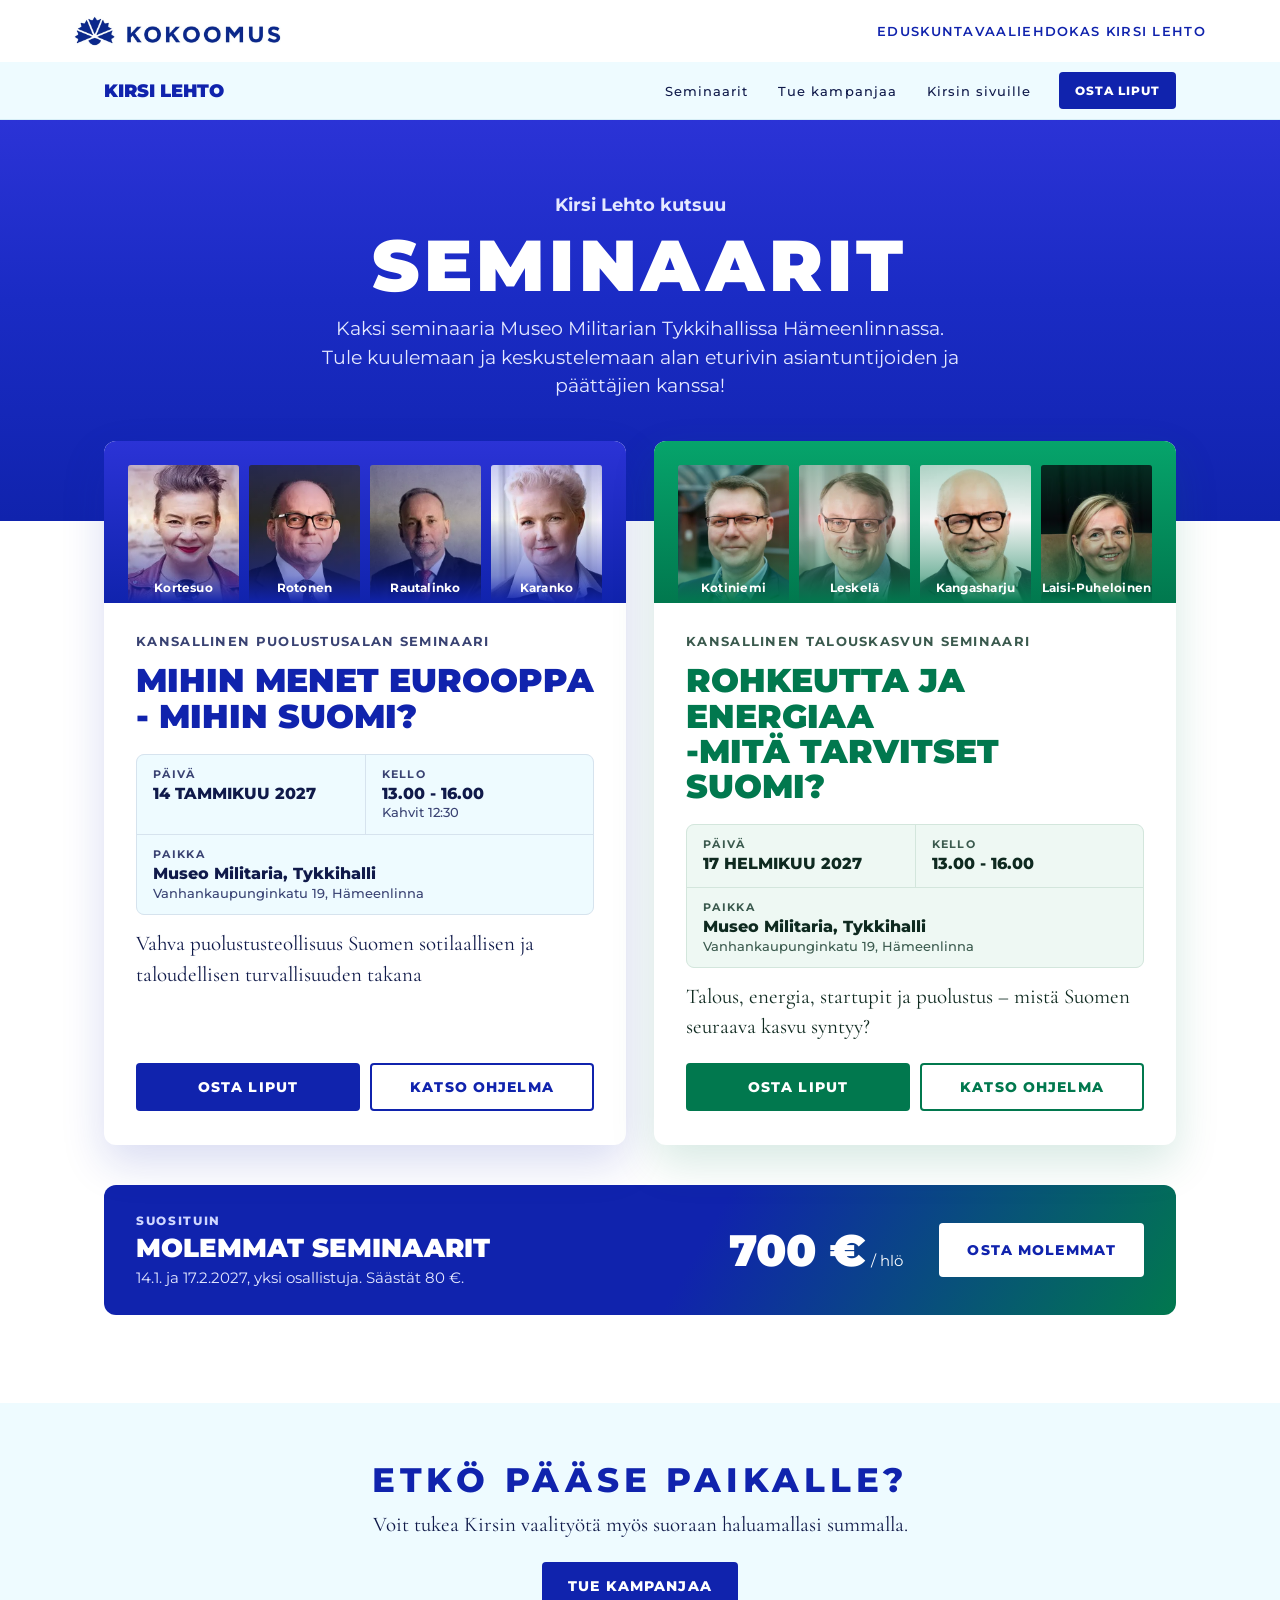
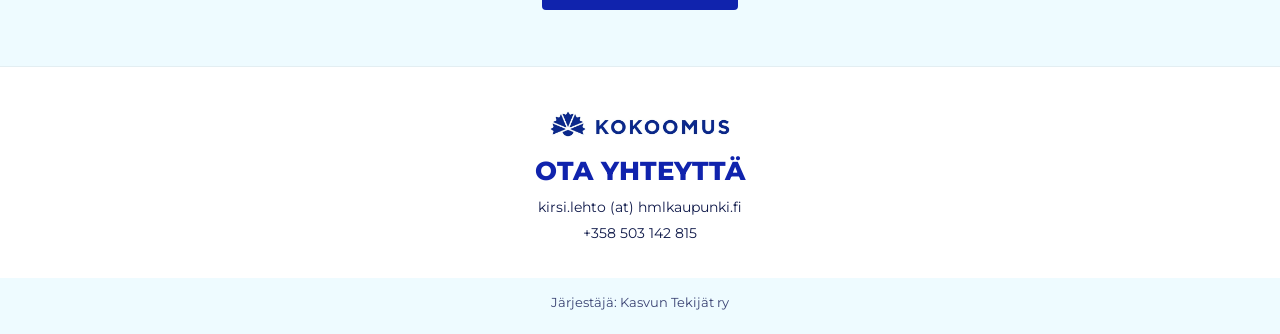
==== index.html @ 55ed2fd3 "Headerit: kasvot ja nimet samalle tasolle, jakokuvat päivitetty Co-Authored-By: Claude Opus 5.5 <nor" ====
<!doctype html>
<html lang="fi">
<head>
<meta charset="utf-8">
<meta name="viewport" content="width=device-width, initial-scale=1">
<title>Seminaarit 2027 Hämeenlinnassa | Kansallinen puolustusalan ja talouskasvun seminaari</title>
<meta name="description" content="Kansallinen puolustusalan seminaari 14.1.2027 ja Kansallinen talouskasvun seminaari 17.2.2027 Museo Militarian Tykkihallissa Hämeenlinnassa. Alan eturivin asiantuntijat ja päättäjät. Osta liput.">
<meta name="robots" content="index, follow, max-image-preview:large">
<link rel="canonical" href="https://seminaarit.kirsilehto.fi/">
<link rel="icon" href="/favicon.svg" type="image/svg+xml">
<link rel="icon" href="/favicon-32.png" sizes="32x32" type="image/png">
<link rel="apple-touch-icon" href="/apple-touch-icon.png">
<meta name="theme-color" content="#1023AD">
<meta property="og:type" content="website">
<meta property="og:locale" content="fi_FI">
<meta property="og:site_name" content="Kirsi Lehto – eduskuntavaalit 2027">
<meta property="og:title" content="Seminaarit 2027 – Museo Militaria, Hämeenlinna">
<meta property="og:description" content="Kansallinen puolustusalan seminaari 14.1.2027 ja Kansallinen talouskasvun seminaari 17.2.2027. Osta liput.">
<meta property="og:url" content="https://seminaarit.kirsilehto.fi/">
<meta property="og:image" content="https://seminaarit.kirsilehto.fi/kuvat/og-seminaarit.jpg">
<meta property="og:image:secure_url" content="https://seminaarit.kirsilehto.fi/kuvat/og-seminaarit.jpg">
<meta property="og:image:type" content="image/jpeg">
<meta property="og:image:width" content="1200">
<meta property="og:image:height" content="630">
<meta property="og:image:alt" content="Kansallinen puolustusalan seminaari 14.1.2027 ja Kansallinen talouskasvun seminaari 17.2.2027, puhujien kuvat">
<meta name="twitter:card" content="summary_large_image">
<meta name="twitter:title" content="Seminaarit 2027 – Museo Militaria, Hämeenlinna">
<meta name="twitter:description" content="Kansallinen puolustusalan seminaari 14.1.2027 ja Kansallinen talouskasvun seminaari 17.2.2027. Osta liput.">
<meta name="twitter:image" content="https://seminaarit.kirsilehto.fi/kuvat/og-seminaarit.jpg">
<script type="application/ld+json">{"@context": "https://schema.org", "@type": "Event", "name": "Kansallinen puolustusalan seminaari: Mihin menet Eurooppa - mihin Suomi?", "description": "Vahva puolustusteollisuus Suomen sotilaallisen ja taloudellisen turvallisuuden takana.", "startDate": "2027-01-14T13:00:00+02:00", "endDate": "2027-01-14T16:00:00+02:00", "eventStatus": "https://schema.org/EventScheduled", "eventAttendanceMode": "https://schema.org/OfflineEventAttendanceMode", "location": {"@type": "Place", "name": "Museo Militaria, Tykkihalli", "address": {"@type": "PostalAddress", "streetAddress": "Vanhankaupunginkatu 19", "addressLocality": "Hämeenlinna", "postalCode": "13100", "addressCountry": "FI"}}, "image": ["https://seminaarit.kirsilehto.fi/kuvat/og-puolustus.jpg"], "organizer": {"@type": "Organization", "name": "Kasvun Tekijät ry", "url": "https://seminaarit.kirsilehto.fi/"}, "inLanguage": "fi", "performer": [{"@type": "Person", "name": "Katleena Kortesuo"}, {"@type": "Person", "name": "Timo Rotonen"}, {"@type": "Person", "name": "Esa Rautalinko"}, {"@type": "Person", "name": "Tuija Karanko"}, {"@type": "Person", "name": "Kirsi Lehto"}], "offers": [{"@type": "Offer", "name": "Yrityslippu", "price": "390", "priceCurrency": "EUR", "availability": "https://schema.org/InStock", "url": "https://seminaarit.kirsilehto.fi/puolustus#liput", "validFrom": "2026-11-01T00:00:00+02:00"}, {"@type": "Offer", "name": "Molemmat seminaarit", "price": "700", "priceCurrency": "EUR", "availability": "https://schema.org/InStock", "url": "https://seminaarit.kirsilehto.fi/puolustus#liput", "validFrom": "2026-11-01T00:00:00+02:00"}, {"@type": "Offer", "name": "3 lippua", "price": "1000", "priceCurrency": "EUR", "availability": "https://schema.org/InStock", "url": "https://seminaarit.kirsilehto.fi/puolustus#liput", "validFrom": "2026-11-01T00:00:00+02:00"}], "url": "https://seminaarit.kirsilehto.fi/puolustus"}</script>
<script type="application/ld+json">{"@context": "https://schema.org", "@type": "Event", "name": "Kansallinen talouskasvun seminaari: Rohkeutta ja energiaa -mitä tarvitset Suomi?", "description": "Talous, energia, startupit ja puolustus – mistä Suomen seuraava kasvu syntyy?", "startDate": "2027-02-17T13:00:00+02:00", "endDate": "2027-02-17T16:00:00+02:00", "eventStatus": "https://schema.org/EventScheduled", "eventAttendanceMode": "https://schema.org/OfflineEventAttendanceMode", "location": {"@type": "Place", "name": "Museo Militaria, Tykkihalli", "address": {"@type": "PostalAddress", "streetAddress": "Vanhankaupunginkatu 19", "addressLocality": "Hämeenlinna", "postalCode": "13100", "addressCountry": "FI"}}, "image": ["https://seminaarit.kirsilehto.fi/kuvat/og-kasvu.jpg"], "organizer": {"@type": "Organization", "name": "Kasvun Tekijät ry", "url": "https://seminaarit.kirsilehto.fi/"}, "inLanguage": "fi", "performer": [{"@type": "Person", "name": "Sami Kotiniemi"}, {"@type": "Person", "name": "Jukka Leskelä"}, {"@type": "Person", "name": "Aki Kangasharju"}, {"@type": "Person", "name": "Tiina Laisi-Puheloinen"}, {"@type": "Person", "name": "Kirsi Lehto"}], "offers": [{"@type": "Offer", "name": "Yrityslippu", "price": "390", "priceCurrency": "EUR", "availability": "https://schema.org/InStock", "url": "https://seminaarit.kirsilehto.fi/kasvu#liput", "validFrom": "2026-11-01T00:00:00+02:00"}, {"@type": "Offer", "name": "Molemmat seminaarit", "price": "700", "priceCurrency": "EUR", "availability": "https://schema.org/InStock", "url": "https://seminaarit.kirsilehto.fi/kasvu#liput", "validFrom": "2026-11-01T00:00:00+02:00"}, {"@type": "Offer", "name": "3 lippua", "price": "1000", "priceCurrency": "EUR", "availability": "https://schema.org/InStock", "url": "https://seminaarit.kirsilehto.fi/kasvu#liput", "validFrom": "2026-11-01T00:00:00+02:00"}], "url": "https://seminaarit.kirsilehto.fi/kasvu"}</script>
<link rel="preconnect" href="https://fonts.googleapis.com">
<link rel="preconnect" href="https://fonts.gstatic.com" crossorigin>
<link href="https://fonts.googleapis.com/css2?family=Montserrat:wght@400;500;600;700;800;900&family=Cormorant+Garamond:wght@400;500;600&display=swap" rel="stylesheet">
<link rel="stylesheet" href="kirsi.css?v=20261101h">
</head>
<body>

<div class="topline"><img class="logo" src="kuvat/kokoomus-logo.webp" alt="Kokoomus" width="207" height="30"><span>EDUSKUNTAVAALIEHDOKAS KIRSI LEHTO</span></div>
<header class="navbar"><div class="wrap">
  <a class="brand" href="https://www.kirsilehto.fi/">KIRSI LEHTO</a>
  <nav aria-label="Päävalikko"><a href="./" aria-current="page">Seminaarit</a><a href="tue">Tue kampanjaa</a><a href="https://www.kirsilehto.fi/">Kirsin sivuille</a></nav>
  <a class="btn" href="#seminaarit">Osta liput</a>
</div></header>

<div class="pagehead">
  <p class="kicker">Kirsi Lehto kutsuu</p>
  <h1>Seminaarit</h1>
  <p>Kaksi seminaaria Museo Militarian Tykkihallissa Hämeenlinnassa. Tule kuulemaan ja keskustelemaan alan eturivin asiantuntijoiden ja päättäjien kanssa!</p>
</div>

<main class="seminars" id="seminaarit">
  <article class="sem">
    <a class="sem-top" href="puolustus" tabindex="-1" aria-hidden="true"><figure class="f"><img src="kuvat/kortesuo.webp" alt=""><figcaption>Kortesuo</figcaption></figure><figure class="f"><img src="kuvat/rotonen.webp" alt=""><figcaption>Rotonen</figcaption></figure><figure class="f"><img src="kuvat/rautalinko.webp" alt=""><figcaption>Rautalinko</figcaption></figure><figure class="f"><img src="kuvat/karanko.webp" alt=""><figcaption>Karanko</figcaption></figure></a>
    <div class="sem-body">
      <div class="sem-k">Kansallinen puolustusalan seminaari</div>
      <h2><a href="puolustus">Mihin menet Eurooppa<br>- mihin Suomi?</a></h2>
      <dl class="sem-facts">
        <div><dt>Päivä</dt><dd>14 TAMMIKUU 2027</dd></div>
        <div><dt>Kello</dt><dd>13.00 - 16.00<span>Kahvit 12:30</span></dd></div>
        <div class="wide"><dt>Paikka</dt><dd>Museo Militaria, Tykkihalli<br><span>Vanhankaupunginkatu 19, Hämeenlinna</span></dd></div>
      </dl>
      <p>Vahva puolustusteollisuus Suomen sotilaallisen ja taloudellisen turvallisuuden takana</p>
      <div class="sem-ctas">
        <a class="btn" href="puolustus#liput">Osta liput</a>
        <a class="btn ghost" href="puolustus#ohjelma">Katso ohjelma</a>
      </div>
    </div>
  </article>

  <article class="sem teema-kasvu">
    <a class="sem-top" href="kasvu" tabindex="-1" aria-hidden="true"><figure class="f"><img src="kuvat/kotiniemi.webp" alt=""><figcaption>Kotiniemi</figcaption></figure><figure class="f"><img src="kuvat/leskela.webp" alt=""><figcaption>Leskelä</figcaption></figure><figure class="f"><img src="kuvat/kangasharju.webp" alt=""><figcaption>Kangasharju</figcaption></figure><figure class="f"><img src="kuvat/laisi-puheloinen.webp" alt=""><figcaption>Laisi-Puheloinen</figcaption></figure></a>
    <div class="sem-body">
      <div class="sem-k">Kansallinen talouskasvun seminaari</div>
      <h2><a href="kasvu">Rohkeutta ja energiaa<br>-mitä tarvitset Suomi?</a></h2>
      <dl class="sem-facts">
        <div><dt>Päivä</dt><dd>17 HELMIKUU 2027</dd></div>
        <div><dt>Kello</dt><dd>13.00 - 16.00</dd></div>
        <div class="wide"><dt>Paikka</dt><dd>Museo Militaria, Tykkihalli<br><span>Vanhankaupunginkatu 19, Hämeenlinna</span></dd></div>
      </dl>
      <p>Talous, energia, startupit ja puolustus – mistä Suomen seuraava kasvu syntyy?</p>
      <div class="sem-ctas">
        <a class="btn" href="kasvu#liput">Osta liput</a>
        <a class="btn ghost" href="kasvu#ohjelma">Katso ohjelma</a>
      </div>
    </div>
  </article>
</main>

<section class="combo"><div class="in">
  <div class="tx">
    <div class="k">SUOSITUIN</div>
    <h2>Molemmat seminaarit</h2>
    <p>14.1. ja 17.2.2027, yksi osallistuja. Säästät 80 €.</p>
  </div>
  <div class="pr"><b>700 €</b><span>/ hlö</span></div>
  <a class="btn light" href="puolustus#osta-molemmat">Osta molemmat</a>
</div></section>

<section class="supportband">
  <h2 class="h2">Etkö pääse paikalle?</h2>
  <p>Voit tukea Kirsin vaalityötä myös suoraan haluamallasi summalla.</p>
  <a class="btn" href="tue">Tue kampanjaa</a>
</section>

<footer>
  <img class="flogo" src="kuvat/kokoomus-logo.webp" alt="Kokoomus" width="180" height="26">
  <div class="t">OTA YHTEYTTÄ</div>
  <p>kirsi.lehto (at) hmlkaupunki.fi<br>+358 503 142 815</p>
</footer>
<div class="org" style="padding-bottom:24px">Järjestäjä: Kasvun Tekijät ry</div>
</body>
</html>
---- kirsi.css ----
/* Kirsi Lehto – seminaarisivujen yhteinen tyyli */
:root{
  --a:#1023AD; --a-d:#0b1880; --bg:#EEFBFF; --ink:#101a4a; --muted:#3a4373; --line:#d6e3ee; --ok:#2e7d4f;
  /* Teemavärit: heron liukuväri ja vaaleat tekstit. Kasvuseminaari vaihtaa nämä vihreiksi (.teema-kasvu) */
  --a1:#2b33d6; --a2:#1a2bc4; --a3:#0d1c96; --t1:43,51,214; --t2:26,43,196; --t3:16,35,173; --t4:16,26,74;
  --soft:#e4e8ff; --soft2:#cfd6ff; --hov:#e8ecff;
  --sans:Montserrat,system-ui,sans-serif; --serif:"Cormorant Garamond",Georgia,serif;
}
*{box-sizing:border-box}
html{scroll-behavior:smooth}
body{margin:0;background:#fff;color:var(--ink);font-family:var(--serif);-webkit-font-smoothing:antialiased}
a{color:var(--a)}
img{max-width:100%;display:block}
:focus-visible{outline:3px solid var(--a);outline-offset:2px}
.wrap{max-width:1120px;margin:0 auto;padding:0 24px}
.btn{display:inline-block;text-decoration:none;text-align:center;border:0;cursor:pointer;font-family:var(--sans);font-weight:800;
  letter-spacing:.08em;text-transform:uppercase;border-radius:4px;background:var(--a);color:#fff;padding:15px 26px;font-size:14px}
.btn:hover{background:var(--a-d)}
.btn.light{background:#fff;color:var(--a)}
.btn.light:hover{background:var(--hov)}
.btn.line{background:transparent;border:2px solid rgba(255,255,255,.75);color:#fff;padding:13px 24px}
.btn.line:hover{background:rgba(255,255,255,.1)}
.h2{margin:0 0 10px;text-align:center;font-family:var(--sans);font-weight:800;font-size:clamp(26px,3.4vw,34px);letter-spacing:.14em;color:var(--a);text-transform:uppercase}

/* Yläreuna */
.topline{display:flex;justify-content:space-between;padding:18px 24px;font-family:var(--sans);font-size:14px;letter-spacing:.04em}
.navbar{background:var(--bg);border-bottom:1px solid #d6eef6;position:sticky;top:0;z-index:20}
.navbar .wrap{display:flex;align-items:center;gap:28px;padding-top:10px;padding-bottom:10px}
.brand{font-family:var(--sans);font-weight:900;font-size:18px;color:var(--a);text-decoration:none;margin-right:auto}
.navbar nav{display:flex;gap:30px;font-family:var(--sans);font-size:13px;font-weight:500;letter-spacing:.08em}
.navbar nav a{color:var(--ink);text-decoration:none}
.navbar nav a:hover{color:var(--a)}
.navbar .btn{padding:11px 16px;font-size:12px}

/* Hero */
.hero{background:linear-gradient(180deg,var(--a1) 0%,var(--a2) 40%,var(--a) 75%,var(--a3) 100%);color:#fff;overflow:hidden}
.speakers{display:grid;grid-template-columns:repeat(4,minmax(0,1fr));gap:20px;align-items:end;max-width:1180px;margin:0 auto;padding:48px 24px 0}
.sp{text-align:center;font-family:var(--sans)}
.sp b{display:block;font-weight:800;font-size:clamp(18px,2.2vw,26px);line-height:1.12}
.sp small{display:block;font-size:15px;color:var(--soft);min-height:44px;line-height:1.35;margin-top:4px}
.sp img{width:100%;aspect-ratio:4/5;object-fit:cover;border-radius:4px 4px 0 0;margin-top:10px}
/* Kuvien päälle sininen sävy, joka yhdistää eri taustat ja sulautuu alaosasta heron väriin */
.sp{position:relative}
.sp::after{content:"";position:absolute;left:0;right:0;bottom:0;aspect-ratio:4/5;border-radius:4px 4px 0 0;pointer-events:none;
  background:linear-gradient(180deg,rgba(var(--t1),.28) 0%,rgba(var(--t1),.08) 30%,rgba(var(--t2),0) 50%,rgba(var(--t2),.55) 78%,var(--a2) 100%)}
.hero-text{position:relative;margin-top:-120px;background:linear-gradient(180deg,rgba(var(--t3),0) 0%,var(--a) 30%)}
.hero-text .in{max-width:1000px;margin:0 auto;padding:120px 24px 72px;text-align:center;display:flex;flex-direction:column;align-items:center;gap:18px}
.kicker{margin:0;font-family:var(--sans);font-weight:700;font-size:22px}
.hero h1{margin:0;font-family:var(--sans);font-weight:900;font-size:clamp(30px,5.4vw,68px);line-height:1.02;letter-spacing:-.01em;text-transform:uppercase}
.hero .sub{margin:0;font-family:var(--sans);font-size:clamp(17px,1.8vw,20px);color:var(--soft);max-width:34em;line-height:1.45}
.when{display:flex;flex-wrap:wrap;justify-content:center;margin-top:18px;font-family:var(--sans)}
.when div{padding:6px 36px}
.when div:first-child{text-align:right;border-right:2px solid rgba(255,255,255,.7)}
.when strong{display:block;font-weight:800;font-size:clamp(22px,2.6vw,30px)}
.when span{font-size:clamp(16px,1.8vw,20px);color:var(--soft)}
.hero .ctas{display:flex;flex-wrap:wrap;gap:14px;justify-content:center;margin-top:22px}
.hero .ctas .btn{padding:18px 34px;font-size:15px}

/* Johdanto */
.intro{max-width:820px;margin:0 auto;padding:88px 24px 72px;text-align:center}
.intro p{font-size:22px;line-height:1.6;margin:18px 0 0}

/* Ohjelma */
.program{background:var(--bg);padding:88px 24px}
.program .lead{text-align:center;font-family:var(--sans);font-size:17px;color:var(--muted);margin:0 0 48px}
.items{display:flex;flex-direction:column;gap:16px;max-width:1120px;margin:0 auto}
.item{display:flex;flex-wrap:wrap;gap:28px;background:#fff;border-radius:6px;padding:24px}
.item .t{font-family:var(--sans);font-weight:800;font-size:20px;color:var(--a);width:72px}
.item .ph{width:150px;height:188px;object-fit:cover;border-radius:4px}
.item .tx{flex:1 1 360px;min-width:0}
.item .who{font-family:var(--sans);font-size:14px;letter-spacing:.06em;color:var(--muted)}
.item h3{margin:6px 0 10px;font-family:var(--sans);font-weight:800;font-size:clamp(21px,2.2vw,26px);line-height:1.2}
.item p{margin:0;font-size:20px;line-height:1.55}
.item.open{align-items:center;padding:20px 24px;gap:20px}
.item.open img{width:64px;height:64px;border-radius:50%;object-fit:cover}
.item.open h3{font-size:19px;margin:0}
.item.open p{font-size:19px}
.item.panel{background:var(--a);color:#fff}
.item.panel .who{color:var(--soft2);letter-spacing:.1em}
.item.panel p{color:var(--soft)}
.end{display:flex;align-items:center;gap:20px;padding:8px 24px;font-family:var(--sans)}
.end .t{font-weight:800;font-size:20px;color:var(--a);width:72px}

/* Liput */
.tickets{padding:96px 24px}
.tickets .lead{margin:0 auto 44px;text-align:center;font-size:21px;max-width:36em}
.cards{display:grid;grid-template-columns:repeat(3,minmax(0,1fr));gap:20px;max-width:1120px;margin:0 auto}
.card{display:flex;flex-direction:column;gap:10px;border:2px solid var(--line);border-radius:6px;padding:28px 24px;background:#fff}
.card .k{font-family:var(--sans);font-size:13px;font-weight:700;letter-spacing:.1em;color:var(--muted)}
.card .n{font-family:var(--sans);font-weight:800;font-size:22px}
.card .p{display:flex;align-items:baseline;gap:8px;font-family:var(--sans)}
.card .p b{font-weight:900;font-size:46px;line-height:1}
.card .p span{font-size:15px}
.card .note{font-family:var(--sans);font-size:14px;font-weight:600;color:var(--muted);min-height:20px}
.card p{margin:0;font-size:19px;line-height:1.45;flex:1}
.card.feat{background:var(--a);border-color:var(--a);color:#fff;box-shadow:0 18px 40px rgba(var(--t3),.25)}
.card.feat .k,.card.feat .note{color:var(--soft2)}
.card.feat .btn{background:#fff;color:var(--a)}
.card.feat .btn:hover{background:var(--hov)}
.group{max-width:1120px;margin:22px auto 0;display:flex;flex-wrap:wrap;gap:16px;align-items:center;justify-content:space-between;background:var(--bg);border-radius:6px;padding:20px 24px;font-size:20px}
.group strong{font-family:var(--sans);font-size:17px}
.group a{font-family:var(--sans);font-weight:700;font-size:14px;letter-spacing:.06em}
.fine{margin:18px auto 0;max-width:70em;text-align:center;font-family:var(--sans);font-size:13px;color:var(--muted);line-height:1.6}

/* Käytännössä */
.info{background:var(--bg)}
.info .wrap{display:flex;flex-wrap:wrap;padding:0}
.info .l{flex:1 1 420px;background:var(--a);color:#fff;padding:56px 40px;display:flex;flex-direction:column;justify-content:center;gap:14px}
.info .r{flex:1 1 420px;padding:56px 40px;display:flex;flex-direction:column;gap:22px}
.info .ttl{font-family:var(--sans);font-weight:800;font-size:30px;letter-spacing:.12em}
.info .r .ttl{color:var(--a)}
.info .l p{margin:0;font-size:21px;line-height:1.6}
.info dt,.info .l strong{font-family:var(--sans);font-weight:700;font-size:16px}
.info dl{margin:0}
.info dd{margin:4px 0 18px;font-size:20px;line-height:1.5}

/* Kirsi */
.host{max-width:1120px;margin:0 auto;padding:88px 24px;display:flex;flex-wrap:wrap;align-items:center;gap:48px}
.host img{width:300px;height:300px;object-fit:cover;border-radius:4px}
.host div{flex:1 1 420px}
.host p{margin:18px 0 0;font-size:21px;line-height:1.6}
.sig{font-family:"Great Vibes",cursive;font-size:44px;color:var(--a);margin-top:10px}

footer{text-align:center;padding:44px 24px 32px;border-top:1px solid #e3eef2;font-family:var(--sans)}
footer .t{font-weight:800;font-size:26px;color:var(--a)}
footer p{font-size:14px;line-height:1.8;margin:8px 0 0}
.org{background:var(--bg);padding:16px 24px 96px;text-align:center;font-family:var(--sans);font-size:13px;color:var(--muted)}

/* Mobiilin ostopalkki */
.sticky{position:fixed;left:0;right:0;bottom:0;z-index:15;background:#fff;border-top:1px solid var(--line);padding:10px 16px;display:none;gap:12px;align-items:center;font-family:var(--sans)}
.sticky small{font-size:13px;line-height:1.3;color:var(--muted)}
.sticky small b{color:var(--ink);font-size:15px}
.sticky .btn{flex:1;padding:14px}

/* ===== KASSA ===== */
dialog.kassa{border:0;padding:0;margin:auto;width:min(520px,calc(100% - 24px));max-height:calc(100dvh - 24px);border-radius:10px;
  font-family:var(--sans);color:var(--ink);box-shadow:0 24px 60px rgba(var(--t3),.3)}
dialog.kassa::backdrop{background:rgba(var(--t4),.6)}
.k-head{background:var(--a);color:#fff;padding:20px 24px 22px;position:sticky;top:0;z-index:1}
.k-head .row{display:flex;justify-content:space-between;align-items:flex-start;gap:12px}
.k-head small{font-size:12px;letter-spacing:.1em;color:var(--soft2);font-weight:600}
.k-head h2{margin:6px 0 0;font-weight:900;font-size:21px;line-height:1.15;text-transform:uppercase}
.k-head .meta{margin-top:10px;font-size:14px;color:var(--soft)}
.k-x{background:none;border:0;color:#fff;font-size:28px;line-height:1;cursor:pointer;min-width:44px;min-height:44px}
.k-body{padding:22px 24px 26px;display:flex;flex-direction:column;gap:18px}
.steps{list-style:none;margin:0;padding:0;display:grid;grid-template-columns:repeat(3,minmax(0,1fr));gap:6px;font-size:12px}
.steps li{border-top:4px solid var(--line);padding-top:6px;color:var(--muted)}
.steps li.on{border-color:var(--a);color:var(--ink);font-weight:700}
.opts{display:flex;flex-direction:column;gap:10px;border:0;margin:0;padding:0}
.opt{display:flex;gap:14px;align-items:center;border:2px solid var(--line);border-radius:8px;padding:14px 16px;cursor:pointer}
.opt:has(input:checked){border-color:var(--a);background:var(--bg)}
.opt input{width:20px;height:20px;accent-color:var(--a);margin:0;flex:none}
.opt .nm{font-weight:700;font-size:16px;display:flex;gap:8px;align-items:center;flex-wrap:wrap}
.opt .tag{font-size:11px;font-weight:700;letter-spacing:.06em;background:var(--a);color:#fff;padding:2px 7px;border-radius:99px;text-transform:uppercase}
.opt .al{font-size:13px;color:var(--muted);margin-top:2px}
.opt .pr{margin-left:auto;text-align:right;white-space:nowrap}
.opt .pr b{font-weight:900;font-size:21px;display:block}
.opt .pr span{font-size:11px;color:var(--muted)}
.lbl{font-weight:700;font-size:14px;margin-bottom:8px}
.pay{display:grid;grid-template-columns:repeat(2,minmax(0,1fr));gap:10px}
.pay label{display:block;border:2px solid var(--line);border-radius:8px;padding:12px 14px;cursor:pointer;min-height:64px}
.pay label:has(input:checked){border-color:var(--a)}
.pay input{position:absolute;opacity:0;pointer-events:none}
.pay label:has(input:focus-visible){outline:3px solid var(--a);outline-offset:2px}
.pay b{font-size:14px;display:block}
.pay span{font-size:12px;color:var(--muted)}
.inv{display:none;grid-template-columns:repeat(2,minmax(0,1fr));gap:12px;background:var(--bg);border-radius:8px;padding:16px}
.kassa.lasku .inv{display:grid}
.inv label{display:flex;flex-direction:column;gap:4px;font-size:13px;font-weight:600}
.inv .full{grid-column:1/-1}
.inv input,.inv textarea{font:400 15px var(--sans);border:1px solid #b9c7d6;border-radius:6px;padding:11px 12px;color:var(--ink);background:#fff}
.inv .opt-note{font-weight:400;color:var(--muted)}
.tot{display:flex;justify-content:space-between;align-items:baseline;border-top:2px dashed var(--line);padding-top:16px}
.tot .sv{font-size:12px;color:var(--ok);font-weight:600;margin-top:2px}
.tot .sum{font-weight:900;font-size:34px;line-height:1;text-align:right}
.tot .vat{font-size:12px;color:var(--muted);margin-top:4px;text-align:right}
.k-cta{display:block;width:100%;min-height:56px;font-size:15px}
.kassa .send{display:none}
.kassa.lasku .send{display:block}
.kassa.lasku .go{display:none}
.trust{display:flex;flex-wrap:wrap;justify-content:center;gap:6px 18px;font-size:12px;color:var(--muted)}
.trust span::before{content:"✓ ";color:var(--ok);font-weight:700}
.alt{text-align:center;font-size:13px;color:var(--muted);margin:0}
.warn{display:none;background:#fff4d6;border-radius:8px;padding:10px 12px;font-size:13px}
.err{display:none;background:#fde8e8;border-radius:8px;padding:10px 12px;font-size:13px}
.done{display:none;padding:40px 28px 44px;flex-direction:column;align-items:center;text-align:center;gap:14px}
.kassa.ok .k-body{display:none}
.kassa.ok .done{display:flex}
.done .ic{width:64px;height:64px;border-radius:50%;background:var(--a);display:grid;place-items:center}
.done .ic::after{content:"";width:24px;height:13px;border-left:4px solid #fff;border-bottom:4px solid #fff;transform:rotate(-45deg) translate(2px,-3px)}
.done h3{margin:0;font-weight:900;font-size:26px}
.done p{margin:0;font-family:var(--serif);font-size:20px;line-height:1.5;max-width:22em}

@media (max-width:860px){
  .topline,.navbar nav{display:none}
  .speakers{gap:8px;padding:24px 12px 0}
  .sp b{font-size:13px}
  .sp small{display:none}
  .sp img{margin-top:6px}
  .hero-text{margin-top:-60px}
  .hero-text .in{padding:72px 20px 56px;gap:14px}
  .kicker{font-size:17px}
  .cards{grid-template-columns:1fr}
  .card.feat{order:-1}
  .when{flex-direction:column;gap:10px}
  .when div,.when div:first-child{padding:0;text-align:center;border:0}
  .item .ph{width:96px;height:120px}
  .item{gap:18px}
  .item .t:empty{display:none}
  .info .l,.info .r{padding:44px 24px}
  .host img{width:200px;height:200px}
  .sticky{display:flex}
  dialog.kassa{width:100%;max-width:100%;margin:auto 0 0;border-radius:14px 14px 0 0;max-height:94dvh}
  .inv{grid-template-columns:1fr}
}
@media (prefers-reduced-motion:no-preference){
  dialog.kassa[open]{animation:up .26s cubic-bezier(.2,.8,.2,1)}
  @keyframes up{from{transform:translateY(24px);opacity:0}to{transform:none;opacity:1}}
}

/* ===== Kuvapaikka (esiintyjä vahvistumatta) ===== */
.ph-empty{background:#c9d2f5 url("data:image/svg+xml,%3Csvg xmlns='http://www.w3.org/2000/svg' viewBox='0 0 80 100'%3E%3Ccircle cx='40' cy='36' r='16' fill='%238d9be0'/%3E%3Cpath d='M10 100c0-20 13-34 30-34s30 14 30 34z' fill='%238d9be0'/%3E%3C/svg%3E") center 70%/58% no-repeat}
.sp .ph-empty{width:100%;aspect-ratio:4/5;border-radius:4px 4px 0 0;margin-top:10px}
.item .ph.ph-empty{width:150px;height:188px;border-radius:4px}

/* ===== Sivun otsikkokaista (seminaarilistaus, tue, kiitos) ===== */
.pagehead{background:linear-gradient(180deg,var(--a1) 0%,var(--a2) 45%,var(--a) 100%);color:#fff;text-align:center;padding:72px 24px 80px}
.pagehead .kicker{font-size:18px;color:var(--soft)}
.pagehead h1{margin:10px 0 14px;font-family:var(--sans);font-weight:900;font-size:clamp(40px,6vw,72px);letter-spacing:.06em;text-transform:uppercase;line-height:1}
.pagehead p{margin:0 auto;max-width:34em;font-family:var(--sans);font-size:clamp(16px,1.8vw,19px);color:var(--soft);line-height:1.5}

/* ===== Seminaarikortit ===== */
.seminars{max-width:1120px;margin:-40px auto 0;padding:0 24px 88px;display:grid;grid-template-columns:repeat(2,minmax(0,1fr));gap:24px;position:relative}
.sem{background:#fff;border-radius:8px;overflow:hidden;box-shadow:0 18px 44px rgba(var(--t3),.16);display:flex;flex-direction:column;position:relative;color:var(--ink);text-decoration:none}
.sem-top{background:linear-gradient(180deg,var(--a1),var(--a));padding:22px 22px 0;display:grid;grid-template-columns:repeat(4,minmax(0,1fr));gap:8px}
.sem-top .f{position:relative}
.sem-top img,.sem-top .ph-empty{width:100%;aspect-ratio:4/5;object-fit:cover;border-radius:3px 3px 0 0;display:block}
.sem-top .f::after{content:"";position:absolute;inset:0;border-radius:3px 3px 0 0;background:linear-gradient(180deg,rgba(var(--t1),.25) 0%,rgba(var(--t1),0) 40%,rgba(var(--t3),.5) 80%,var(--a) 100%)}
.sem-body{padding:26px 26px 30px;display:flex;flex-direction:column;gap:10px;flex:1}
.sem-k{font-family:var(--sans);font-size:13px;font-weight:700;letter-spacing:.1em;color:var(--muted);text-transform:uppercase}
.sem h2{margin:0;font-family:var(--sans);font-weight:900;font-size:clamp(24px,2.6vw,32px);line-height:1.08;text-transform:uppercase;color:var(--a)}
.sem-when{font-family:var(--sans);font-size:16px;line-height:1.5}
.sem-when b{font-weight:800}
.sem p{margin:0;font-size:20px;line-height:1.5;flex:1}
.sem .btn{align-self:flex-start;margin-top:8px}
a.sem:hover h2{text-decoration:underline;text-underline-offset:4px}
.sem.soon .sem-top,.sem.soon .sem-body{filter:grayscale(.35);opacity:.7}
.stamp{position:absolute;top:94px;left:50%;transform:translate(-50%,-50%) rotate(-8deg);z-index:2;
  font-family:var(--sans);font-weight:900;font-size:clamp(18px,2.2vw,26px);letter-spacing:.08em;text-transform:uppercase;text-align:center;line-height:1.15;
  color:var(--a);background:rgba(255,255,255,.94);border:4px solid var(--a);border-radius:8px;padding:12px 22px;
  box-shadow:0 0 0 4px rgba(255,255,255,.94),0 10px 30px rgba(var(--t3),.25);white-space:nowrap}
.supportband{background:var(--bg);padding:56px 24px;text-align:center}
.supportband h2{margin:0 0 8px}
.supportband p{margin:0 auto 22px;max-width:32em;font-size:21px;line-height:1.5}

/* ===== Tue-sivu ===== */
.give{max-width:1120px;margin:0 auto;padding:72px 24px 80px;display:grid;grid-template-columns:minmax(0,.9fr) minmax(0,1.1fr);gap:56px;align-items:start}
.give-photo{position:relative}
.give-photo img{width:100%;aspect-ratio:1;object-fit:cover;border-radius:4px}
.give-photo blockquote{margin:-60px 20px 0;position:relative;background:#fff;border-left:0;border-radius:6px;padding:18px 20px;box-shadow:0 14px 34px rgba(var(--t3),.16);font-size:21px;line-height:1.45}
.give-photo cite{display:block;margin-top:6px;font-family:var(--sans);font-style:normal;font-size:13px;color:var(--muted)}
.give .sig{font-size:52px;margin:0 0 6px}
.give .lead{margin:0 0 28px;font-size:22px;line-height:1.5}
.amounts{display:grid;grid-template-columns:repeat(2,minmax(0,1fr));gap:10px;border:0;margin:0;padding:0}
.amt{position:relative;display:block;border:2px solid var(--line);border-radius:8px;padding:16px 18px;cursor:pointer;background:#fff}
.amt input{position:absolute;opacity:0;pointer-events:none}
.amt:has(input:checked){border-color:var(--a);background:var(--bg)}
.amt:has(input:focus-visible){outline:3px solid var(--a);outline-offset:2px}
.amt .sum{display:block;font-family:var(--sans);font-weight:900;font-size:30px;line-height:1;color:var(--ink)}
.amt .what{display:block;margin-top:6px;font-size:18px;line-height:1.3;color:var(--muted)}
.amt .pop{position:absolute;top:-11px;right:12px;background:var(--a);color:#fff;font-family:var(--sans);font-size:11px;font-weight:700;letter-spacing:.06em;padding:3px 8px;border-radius:99px;text-transform:uppercase}
.amt.other{grid-column:1/-1}
.amt.other .sum{font-size:22px}
.give .k-cta{margin-top:18px}
.give .trustline{margin-top:10px;font-family:var(--sans);font-size:13px;color:var(--muted)}
.rules{background:var(--bg);padding:64px 24px}
.rules .wrap{display:grid;grid-template-columns:repeat(3,minmax(0,1fr));gap:36px}
.rules h3{margin:0 0 8px;font-family:var(--sans);font-weight:800;font-size:17px;letter-spacing:.1em;color:var(--a);text-transform:uppercase}
.rules p{margin:0;font-size:20px;line-height:1.5}
.bank{margin-top:12px;background:#fff;border-radius:6px;padding:14px 16px;font-family:var(--sans);font-size:14px;line-height:1.7}

/* ===== Kiitos-sivu ===== */
.thanks{max-width:620px;margin:-40px auto 0;padding:0 24px 88px;position:relative}
.thanks ul{list-style:none;margin:0;padding:0;background:#fff;border-radius:8px;box-shadow:0 18px 44px rgba(var(--t3),.16)}
.thanks li{display:flex;gap:14px;align-items:center;padding:18px 22px;border-bottom:1px solid var(--line)}
.thanks li:last-child{border:0}
.thanks .t{flex:1;font-family:var(--sans);font-weight:700;font-size:16px}
.thanks .t span{display:block;font-weight:400;font-size:14px;color:var(--muted);margin-top:2px}
.thanks .btn{padding:12px 16px;font-size:12px}
.thanks .btn.soft{background:var(--bg);color:var(--a)}

@media (max-width:860px){
  .seminars{grid-template-columns:1fr}
  .give{grid-template-columns:1fr;gap:32px;padding-top:40px}
  .give-photo{order:2}
  .rules .wrap{grid-template-columns:1fr;gap:28px}
  .item .ph.ph-empty{width:96px;height:120px}
  .stamp{top:58px;white-space:normal;width:max-content;max-width:80%}
}

/* ===== Kasvuseminaarin vihreä teema (body tai kortti: class="teema-kasvu") ===== */
.teema-kasvu{--a:#01784E; --a-d:#015c3c; --bg:#EEF8F3; --ink:#0f2a20; --muted:#3b5a4e; --line:#d3e6dc;
  --a1:#06a46b; --a2:#01925E; --a3:#016a45; --t1:1,146,94; --t2:1,146,94; --t3:1,120,78; --t4:8,40,28;
  --soft:#e2f5ec; --soft2:#bfe6d3; --hov:#e3f5ec}

/* ===== PDF-ilmeen mukaiset lisät: faktapalkki, kysymykset, puhujaesittely ===== */
.facts{display:flex;flex-wrap:wrap;justify-content:center;gap:10px 34px;max-width:860px;margin:0 auto;background:#fff;color:var(--ink);
  border-radius:99px;padding:14px 32px;font-family:var(--sans);box-shadow:0 10px 30px rgba(var(--t3),.14)}
.facts div{display:flex;align-items:center;gap:10px;text-align:left}
.facts svg{width:26px;height:26px;flex:none;stroke:var(--a);fill:none;stroke-width:2;stroke-linecap:round;stroke-linejoin:round}
.facts small{display:block;font-size:12px;color:var(--muted)}
.facts b{display:block;font-weight:800;font-size:15px;line-height:1.25}
.intro .qs{font-style:italic}
.intro .cta-line{font-family:var(--sans);font-weight:700;font-size:19px;color:var(--a)}
.program .facts{margin-bottom:44px}
.item h3.up{text-transform:uppercase;letter-spacing:.01em}
.item .bio{margin-top:16px;padding-top:14px;border-top:1px solid var(--line)}
.item .bio .lb{font-family:var(--sans);font-size:12px;font-weight:800;letter-spacing:.12em;color:var(--a);text-transform:uppercase}
.item .bio p{font-size:18px;color:var(--muted);margin-top:4px}
.item.host-row{align-items:center;padding:20px 24px;gap:20px}
.item.host-row img{width:64px;height:64px;border-radius:50%;object-fit:cover}
.item.host-row p{font-family:var(--sans);font-size:17px;font-weight:600}
.item.coffee{background:transparent;padding:8px 24px;align-items:center;gap:20px}
.item.coffee p{font-family:var(--sans);font-size:17px}
.when strong.dt{letter-spacing:.02em}
@media (max-width:860px){
  .facts{border-radius:14px;flex-direction:column;align-items:flex-start;padding:16px 20px}
  .item.coffee .t{width:auto}
}

/* ===== Uusi ilme (marraskuu 2026): logo, faktakortti, kysymykset, sitaatit ===== */
.topline{align-items:center;max-width:1180px;margin:0 auto;padding:16px 24px}
.topline .logo{height:30px;width:auto}
.topline span{font-weight:600;font-size:13px;letter-spacing:.1em;color:var(--a)}
.hero-text .in{padding-bottom:128px}
.factcard{max-width:1080px;margin:-64px auto 0;padding:0 24px;position:relative;z-index:2}
.factcard .in{display:grid;grid-template-columns:repeat(3,minmax(0,1fr)) minmax(0,.9fr);align-items:center;background:#fff;border-radius:10px;
  box-shadow:0 20px 50px rgba(var(--t3),.18);font-family:var(--sans);overflow:hidden}
.factcard .f{padding:24px 28px;border-right:1px solid var(--line)}
.factcard small{display:block;font-size:12px;font-weight:700;letter-spacing:.12em;color:var(--muted)}
.factcard b{display:block;font-size:20px;font-weight:800;margin-top:4px}
.factcard span{display:block;font-size:13px;color:var(--muted)}
.factcard .go{padding:20px 24px}
.factcard .go .btn{display:block;width:100%;padding:18px 12px;border-radius:6px}
.intro2{max-width:1180px;margin:0 auto;padding:96px 24px 88px}
.intro2 .cols{display:grid;grid-template-columns:minmax(0,1.05fr) minmax(0,1fr);gap:56px;align-items:start}
.intro2 .lead{margin:0;font-size:30px;line-height:1.4;font-weight:500}
.intro2 .meta{margin:22px 0 0;font-family:var(--sans);font-size:16px;line-height:1.6;color:var(--muted)}
.intro2 .box{background:var(--bg);border-radius:10px;padding:32px 32px 28px;display:flex;flex-direction:column;gap:18px}
.intro2 .q{display:grid;grid-template-columns:44px minmax(0,1fr);gap:14px;align-items:baseline}
.intro2 .q b{font-family:var(--sans);font-weight:900;font-size:26px;color:var(--a)}
.intro2 .q span{font-size:23px;line-height:1.35;font-weight:600}
.intro2 .box p{margin:0;font-size:22px;line-height:1.5}
.intro2 .cta-line{margin:56px 0 0;text-align:center;font-family:var(--sans);font-weight:800;font-size:22px;color:var(--a)}
.items .item,.items .talk{border-radius:10px}
.talk{display:grid;grid-template-columns:84px 200px minmax(0,1fr);gap:32px;background:#fff;padding:32px 28px}
.talk.lite{grid-template-columns:84px 150px minmax(0,1fr);align-items:center;padding:24px 28px}
.talk .ph{width:200px;height:250px;object-fit:cover;border-radius:6px}
.talk.lite .ph{width:150px;height:188px}
.talk .tx{display:flex;flex-direction:column;gap:14px;min-width:0}
.talk .nm{font-family:var(--sans);font-weight:800;font-size:19px}
.talk .ti{font-family:var(--sans);font-size:14px;color:var(--muted);margin-top:2px}
.talk h3{margin:0;font-family:var(--sans);font-weight:900;font-size:26px;line-height:1.18;text-transform:uppercase;color:var(--a)}
.talk.lite h3{text-transform:none;font-size:24px}
.talk .quote{display:grid;grid-template-columns:40px minmax(0,1fr);gap:8px;margin:4px 0 0}
.talk .quote::before{content:"\201C";font-family:Georgia,serif;font-size:72px;line-height:.8;color:var(--a)}
.talk .quote p{margin:0;font-size:24px;line-height:1.45;font-style:italic;font-weight:500}
.talk .bio{margin-top:8px;padding-top:16px;border-top:1px solid var(--line);font-family:var(--sans)}
.talk .bio .lb{font-size:11px;font-weight:800;letter-spacing:.14em;color:var(--muted);text-transform:uppercase}
.talk .bio p{margin:6px 0 0;font-size:14px;line-height:1.65;color:var(--muted)}
.item.panel{align-items:center;padding:28px}
.item.panel .tx h3{font-size:26px;margin:0}
.item.panel .who{font-weight:800;font-size:13px}
.item.host-row,.items .item.host-row{border-radius:10px}
footer .flogo{height:26px;width:auto;margin:0 auto 18px}
@media (max-width:860px){
  .topline{display:flex;padding:12px 16px}
  .topline span{display:none}
  .topline .logo{height:24px}
  .hero-text .in{padding-bottom:96px}
  .factcard{margin-top:-48px;padding:0 16px}
  .factcard .in{grid-template-columns:1fr}
  .factcard .f{border-right:0;border-bottom:1px solid var(--line);padding:16px 20px}
  .intro2{padding:56px 20px 56px}
  .intro2 .cols{grid-template-columns:1fr;gap:28px}
  .intro2 .lead{font-size:24px}
  .intro2 .box{padding:24px 20px}
  .intro2 .q span{font-size:20px}
  .talk,.talk.lite{grid-template-columns:1fr;gap:16px;padding:22px 20px}
  .talk>.t:empty{display:none}
  .talk .ph,.talk.lite .ph{width:120px;height:150px}
  .talk h3{font-size:21px}
  .talk .quote p{font-size:20px}
  .talk .quote{grid-template-columns:28px minmax(0,1fr)}
  .talk .quote::before{font-size:54px}
}

/* ===== Seminaarit-listaus, uusi ilme ===== */
.pagehead{padding-bottom:120px}
.seminars{margin-top:-80px;gap:28px;align-items:stretch}
.sem{border-radius:12px}
.sem-top{padding:24px 24px 0;text-decoration:none;gap:10px}
.sem-top .f{margin:0}
.sem-top figcaption{position:absolute;left:0;right:0;bottom:8px;z-index:1;text-align:center;font-family:var(--sans);font-size:12px;font-weight:700;color:#fff;letter-spacing:.02em}
.sem-body{padding:30px 32px 34px;gap:14px}
.sem h2{font-size:clamp(26px,2.6vw,34px);line-height:1.06}
.sem h2 a{color:inherit;text-decoration:none}
.sem h2 a:hover{text-decoration:underline;text-underline-offset:5px}
.sem-facts{margin:6px 0 0;display:grid;grid-template-columns:repeat(2,minmax(0,1fr));gap:1px;background:var(--line);border:1px solid var(--line);border-radius:8px;overflow:hidden;font-family:var(--sans)}
.sem-facts div{background:var(--bg);padding:12px 16px}
.sem-facts .wide{grid-column:1/-1}
.sem-facts dt{font-size:11px;font-weight:700;letter-spacing:.12em;text-transform:uppercase;color:var(--muted)}
.sem-facts dd{margin:2px 0 0;font-size:16px;font-weight:800;line-height:1.35}
.sem-facts dd span{display:block;font-size:13px;font-weight:500;color:var(--muted)}
.sem p{font-size:21px;line-height:1.45}
.sem-ctas{display:flex;flex-wrap:wrap;gap:10px;margin-top:6px}
.sem-ctas .btn{flex:1 1 180px;margin:0}
.btn.ghost{background:transparent;color:var(--a);box-shadow:inset 0 0 0 2px var(--a)}
.btn.ghost:hover{background:var(--bg)}
.combo{max-width:1120px;margin:-48px auto 88px;padding:0 24px}
.combo .in{display:flex;flex-wrap:wrap;align-items:center;gap:20px 36px;background:linear-gradient(120deg,var(--a) 0%,var(--a) 55%,#01784E 100%);color:#fff;border-radius:12px;padding:28px 32px;font-family:var(--sans)}
.combo .tx{flex:1 1 280px}
.combo .k{font-size:12px;font-weight:800;letter-spacing:.14em;color:var(--soft2)}
.combo h2{margin:4px 0;font-weight:900;font-size:26px;text-transform:uppercase}
.combo p{margin:0;font-size:15px;color:var(--soft)}
.combo .pr b{font-weight:900;font-size:44px;line-height:1}
.combo .pr span{font-size:15px;margin-left:6px}
.combo .btn{padding:18px 28px}
@media (max-width:860px){
  .pagehead{padding-bottom:96px}
  .seminars{margin-top:-64px;padding:0 16px 72px}
  .sem-body{padding:24px 20px 26px}
  .sem-top{padding:16px 16px 0;gap:6px}
  .sem-top figcaption{font-size:10px}
  .combo{margin-top:-40px;padding:0 16px}
  .combo .in{padding:24px 20px}
  .combo .btn{width:100%}
}

/* ===== Tue-sivu: MobilePay ===== */
.give.mp{align-items:start}
.give.mp .give-photo{margin-top:96px}
.mp-card{display:grid;grid-template-columns:auto minmax(0,1fr);gap:28px;align-items:center;background:#fff;border:2px solid var(--line);border-radius:12px;padding:24px;box-shadow:0 14px 34px rgba(var(--t3),.10)}
.mp-qr{text-align:center;font-family:var(--sans)}
.mp-qr img{width:200px;height:200px;image-rendering:pixelated;border-radius:8px}
.mp-qr small{display:block;margin-top:6px;font-size:12px;color:var(--muted)}
.mp-info{display:flex;flex-direction:column;gap:6px;font-family:var(--sans)}
.mp-info .k{font-size:12px;font-weight:800;letter-spacing:.14em;color:#5a78ff}
.mp-info .num{font-weight:900;font-size:56px;line-height:1;letter-spacing:.02em;color:var(--ink)}
.mp-info .who{font-weight:700;font-size:17px;line-height:1.4}
.mp-info .who span{font-weight:500;color:var(--muted)}
.mp-open{margin-top:10px;background:#5a78ff}
.mp-open:hover{background:#3f5ee8}
.mp-steps{margin:24px 0 0;padding:0;list-style:none;counter-reset:s;display:flex;flex-direction:column;gap:12px}
.mp-steps li{counter-increment:s;display:grid;grid-template-columns:36px minmax(0,1fr);gap:12px;align-items:baseline;font-size:20px;line-height:1.45}
.mp-steps li::before{content:counter(s);display:grid;place-items:center;width:32px;height:32px;border-radius:50%;background:var(--bg);color:var(--a);font-family:var(--sans);font-weight:900;font-size:15px}
.mp-steps b{font-family:var(--sans);font-size:16px}
.rules .wrap.two{grid-template-columns:repeat(2,minmax(0,1fr))}
@media (min-width:861px){.mp-open{display:none}}
@media (max-width:860px){
  .mp-card{grid-template-columns:1fr;text-align:center;justify-items:center}
  .mp-info{align-items:center}
  .mp-info .num{font-size:48px}
  .mp-qr img{width:180px;height:180px}
  .mp-open{width:100%}
  .rules .wrap.two{grid-template-columns:1fr}
  .give.mp .give-photo{order:2;margin-top:0}
}

/* ===== Tue-sivu v2 (Designer: Tue-v2) ===== */
.tuehead{padding:56px 24px 120px}
.tuehead .avatar{position:relative;width:176px;height:176px;margin:0 auto 18px;border-radius:50%;overflow:hidden;box-shadow:0 0 0 6px rgba(255,255,255,.18),0 18px 40px rgba(5,10,80,.35)}
.tuehead .avatar img{width:100%;height:100%;object-fit:cover}
.tuehead .avatar::after{content:"";position:absolute;inset:0;background:linear-gradient(180deg,rgba(var(--t1),.28) 0%,rgba(var(--t1),.05) 45%,rgba(var(--t3),.35) 100%)}
.mp2{max-width:920px;margin:-72px auto 0;padding:0 24px;position:relative}
.mp2 .mp-card{gap:40px;border:0;border-radius:14px;padding:36px 40px;box-shadow:0 24px 60px rgba(var(--t3),.18)}
.mp2 .mp-qr img{width:220px;height:220px}
.mp2 .mp-info .k{color:var(--a);font-size:13px;letter-spacing:.16em}
.mp2 .lbl2{font-size:15px;font-weight:600;color:var(--muted)}
.mp2 .mp-info .num{font-size:72px}
.mp2 .mp-info .who{font-size:18px}
.mp2 .mp-open{display:inline-block;align-self:flex-start;margin-top:12px;background:var(--a)}
.mp2 .mp-open:hover{background:var(--a-d)}
.mp-steps2{list-style:none;margin:40px 0 0;padding:0;display:grid;grid-template-columns:repeat(4,minmax(0,1fr));gap:16px;counter-reset:s}
.mp-steps2 li{counter-increment:s;background:var(--bg);border-radius:10px;padding:22px 20px;display:flex;flex-direction:column;gap:8px}
.mp-steps2 li::before{content:counter(s);width:34px;height:34px;border-radius:50%;background:var(--a);color:#fff;display:grid;place-items:center;font-family:var(--sans);font-weight:900;font-size:15px}
.mp-steps2 b{font-family:var(--sans);font-weight:800;font-size:16px}
.mp-steps2 span{font-size:18px;line-height:1.4}
.mp2 + .rules{margin-top:72px}
@media (max-width:860px){
  .tuehead{padding:40px 20px 100px}
  .tuehead .avatar{width:132px;height:132px}
  .mp2{padding:0 16px}
  .mp2 .mp-card{grid-template-columns:1fr;text-align:center;justify-items:center;padding:28px 20px}
  .mp2 .mp-info{align-items:center}
  .mp2 .mp-info .num{font-size:56px}
  .mp2 .mp-open{align-self:stretch}
  .mp-steps2{grid-template-columns:1fr 1fr}
}

/* ===== Header Insta-mainoksen ilmeellä (kuvat: kuvat/hero-*.webp, tekstit HTML:nä) ===== */
.hero-ad{--hero:#2414ab;--hero-rgb:36,20,171;background:var(--hero)}
.teema-kasvu .hero-ad{--hero:#3d8a5e;--hero-rgb:61,138,94}
.hero-ad .ad{position:relative;max-width:1240px;margin:0 auto}
.hero-ad .ad img{width:100%;height:auto}
.hero-ad .ad::after{content:"";position:absolute;left:0;right:0;bottom:0;height:22%;background:linear-gradient(180deg,rgba(var(--hero-rgb),0),var(--hero))}
.hero-ad .names{position:absolute;inset:0;display:grid;grid-template-columns:repeat(4,minmax(0,1fr))}
.hero-ad .n{position:relative}
.hero-ad .lbl{position:absolute;left:4px;right:4px;bottom:var(--b);text-align:center;font-family:var(--sans);color:#fff;text-shadow:0 2px 12px rgba(0,0,0,.25)}
.hero-ad .n b{display:block}
.hero-ad .n b{font-weight:800;font-size:clamp(13px,2.3vw,30px);line-height:1.1}
.hero-ad .n small{display:block;margin-top:6px;font-size:clamp(10px,1.2vw,16px);line-height:1.3;opacity:.92}
.hero-ad .hero-text{margin-top:0;background:var(--hero)}
.hero-ad .hero-text .in{padding:20px 24px 128px}
.hero-ad h1{font-size:clamp(30px,5vw,64px)}
@media (max-width:860px){
  .hero-ad .n small{display:none}
  .hero-ad .n b{font-size:12px}
  .hero-ad .hero-text .in{padding:12px 20px 96px}
}

/* "Kirsiä kehiin!" ilman kaunokirjoitusfonttia */
.sig{font-family:var(--sans) !important;font-weight:900;font-size:18px !important;letter-spacing:.14em;text-transform:uppercase;color:var(--a)}
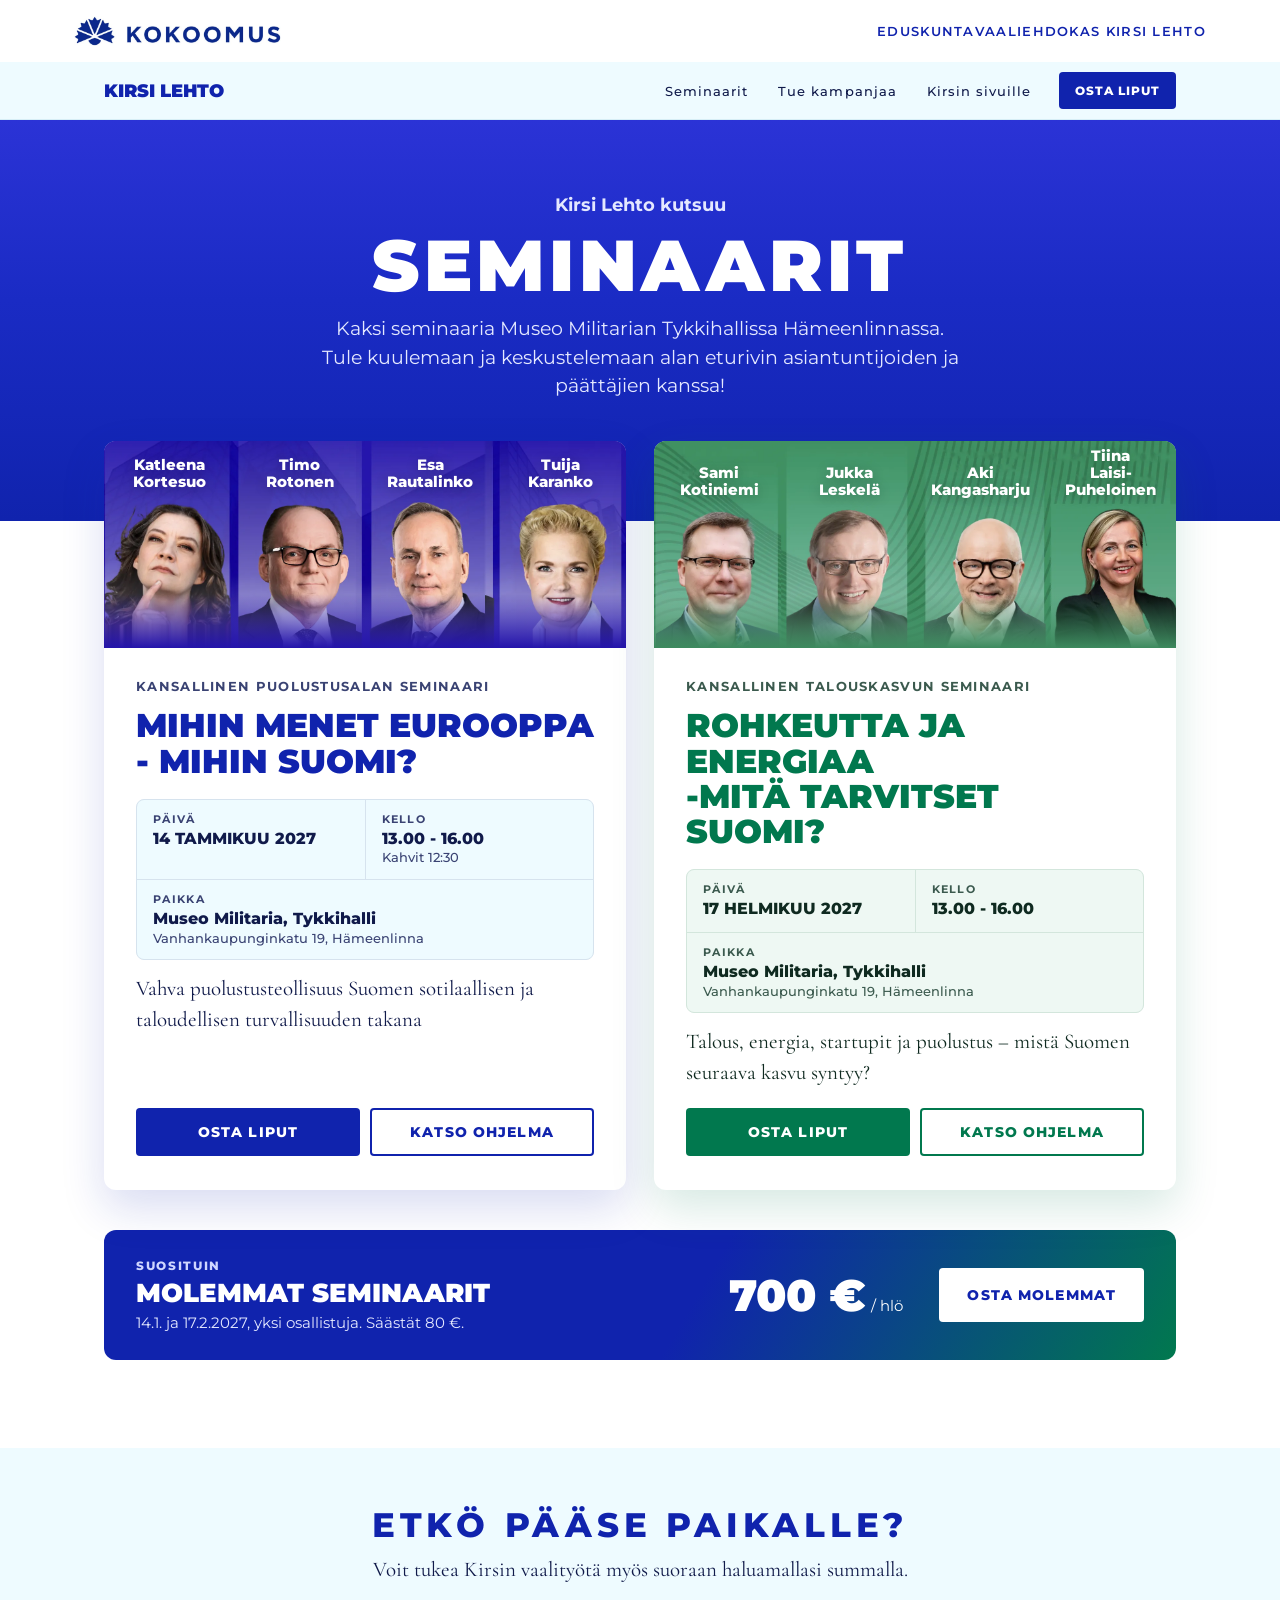
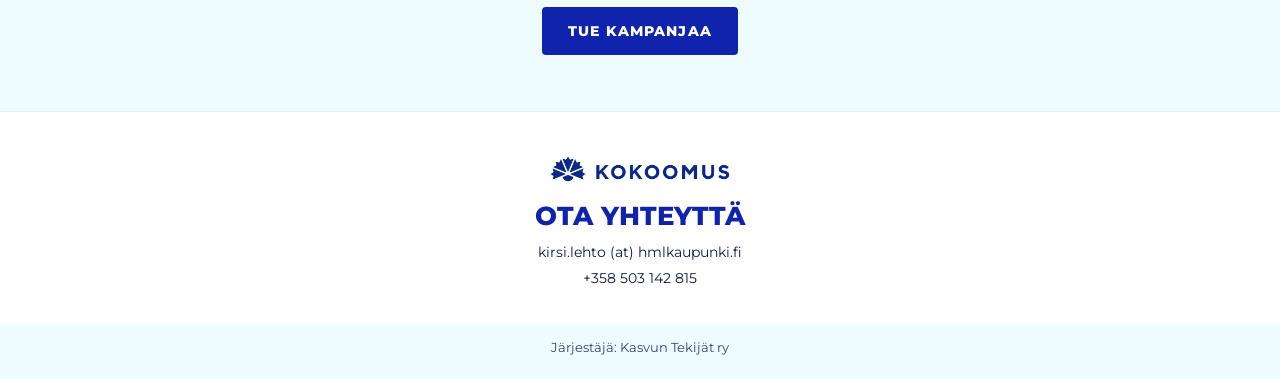
==== commit f0ed5fd8: "Seminaarit-listauksen kortteihin mainoskuvat nimineen Co-Authored-By: Claude Opus 5.5 <noreply@anthr" ====
--- a/index.html
+++ b/index.html
@@ -32,7 +32,7 @@
 <link rel="preconnect" href="https://fonts.googleapis.com">
 <link rel="preconnect" href="https://fonts.gstatic.com" crossorigin>
 <link href="https://fonts.googleapis.com/css2?family=Montserrat:wght@400;500;600;700;800;900&family=Cormorant+Garamond:wght@400;500;600&display=swap" rel="stylesheet">
-<link rel="stylesheet" href="kirsi.css?v=20261101h">
+<link rel="stylesheet" href="kirsi.css?v=20261101i">
 </head>
 <body>
 
@@ -51,7 +51,7 @@
 
 <main class="seminars" id="seminaarit">
   <article class="sem">
-    <a class="sem-top" href="puolustus" tabindex="-1" aria-hidden="true"><figure class="f"><img src="kuvat/kortesuo.webp" alt=""><figcaption>Kortesuo</figcaption></figure><figure class="f"><img src="kuvat/rotonen.webp" alt=""><figcaption>Rotonen</figcaption></figure><figure class="f"><img src="kuvat/rautalinko.webp" alt=""><figcaption>Rautalinko</figcaption></figure><figure class="f"><img src="kuvat/karanko.webp" alt=""><figcaption>Karanko</figcaption></figure></a>
+    <a class="sem-top hero-ad" href="puolustus" tabindex="-1" aria-hidden="true"><div class="ad"><img src="kuvat/hero-puolustus.webp" alt="" width="1600" height="637" loading="lazy"><div class="names"><div class="n"><div class="lbl"><b>Katleena<br>Kortesuo</b></div></div><div class="n"><div class="lbl"><b>Timo<br>Rotonen</b></div></div><div class="n"><div class="lbl"><b>Esa<br>Rautalinko</b></div></div><div class="n"><div class="lbl"><b>Tuija<br>Karanko</b></div></div></div></div></a>
     <div class="sem-body">
       <div class="sem-k">Kansallinen puolustusalan seminaari</div>
       <h2><a href="puolustus">Mihin menet Eurooppa<br>- mihin Suomi?</a></h2>
@@ -69,7 +69,7 @@
   </article>
 
   <article class="sem teema-kasvu">
-    <a class="sem-top" href="kasvu" tabindex="-1" aria-hidden="true"><figure class="f"><img src="kuvat/kotiniemi.webp" alt=""><figcaption>Kotiniemi</figcaption></figure><figure class="f"><img src="kuvat/leskela.webp" alt=""><figcaption>Leskelä</figcaption></figure><figure class="f"><img src="kuvat/kangasharju.webp" alt=""><figcaption>Kangasharju</figcaption></figure><figure class="f"><img src="kuvat/laisi-puheloinen.webp" alt=""><figcaption>Laisi-Puheloinen</figcaption></figure></a>
+    <a class="sem-top hero-ad" href="kasvu" tabindex="-1" aria-hidden="true"><div class="ad"><img src="kuvat/hero-kasvu.webp" alt="" width="1600" height="726" loading="lazy"><div class="names"><div class="n"><div class="lbl"><b>Sami<br>Kotiniemi</b></div></div><div class="n"><div class="lbl"><b>Jukka<br>Leskelä</b></div></div><div class="n"><div class="lbl"><b>Aki<br>Kangasharju</b></div></div><div class="n"><div class="lbl"><b>Tiina<br>Laisi-Puheloinen</b></div></div></div></div></a>
     <div class="sem-body">
       <div class="sem-k">Kansallinen talouskasvun seminaari</div>
       <h2><a href="kasvu">Rohkeutta ja energiaa<br>-mitä tarvitset Suomi?</a></h2>
--- a/kirsi.css
+++ b/kirsi.css
@@ -521,3 +521,12 @@
 
 /* "Kirsiä kehiin!" ilman kaunokirjoitusfonttia */
 .sig{font-family:var(--sans) !important;font-weight:900;font-size:18px !important;letter-spacing:.14em;text-transform:uppercase;color:var(--a)}
+
+/* ===== Seminaarit-listauksen kortit: sama mainoskuva kuin headerissa ===== */
+.sem-top.hero-ad{display:block;padding:0;gap:0}
+.sem-top.hero-ad .ad{max-width:none}
+.sem-top.hero-ad .lbl{bottom:72%}
+.sem-top.hero-ad .n b{font-size:clamp(11px,1.15vw,16px);line-height:1.15}
+.sem-top.hero-ad .ad::after{height:26%}
+.sem-top.hero-ad img{aspect-ratio:1600/637;height:auto;object-fit:cover;object-position:center top;border-radius:0}
+.sem.teema-kasvu .sem-top.hero-ad .lbl{bottom:68%}
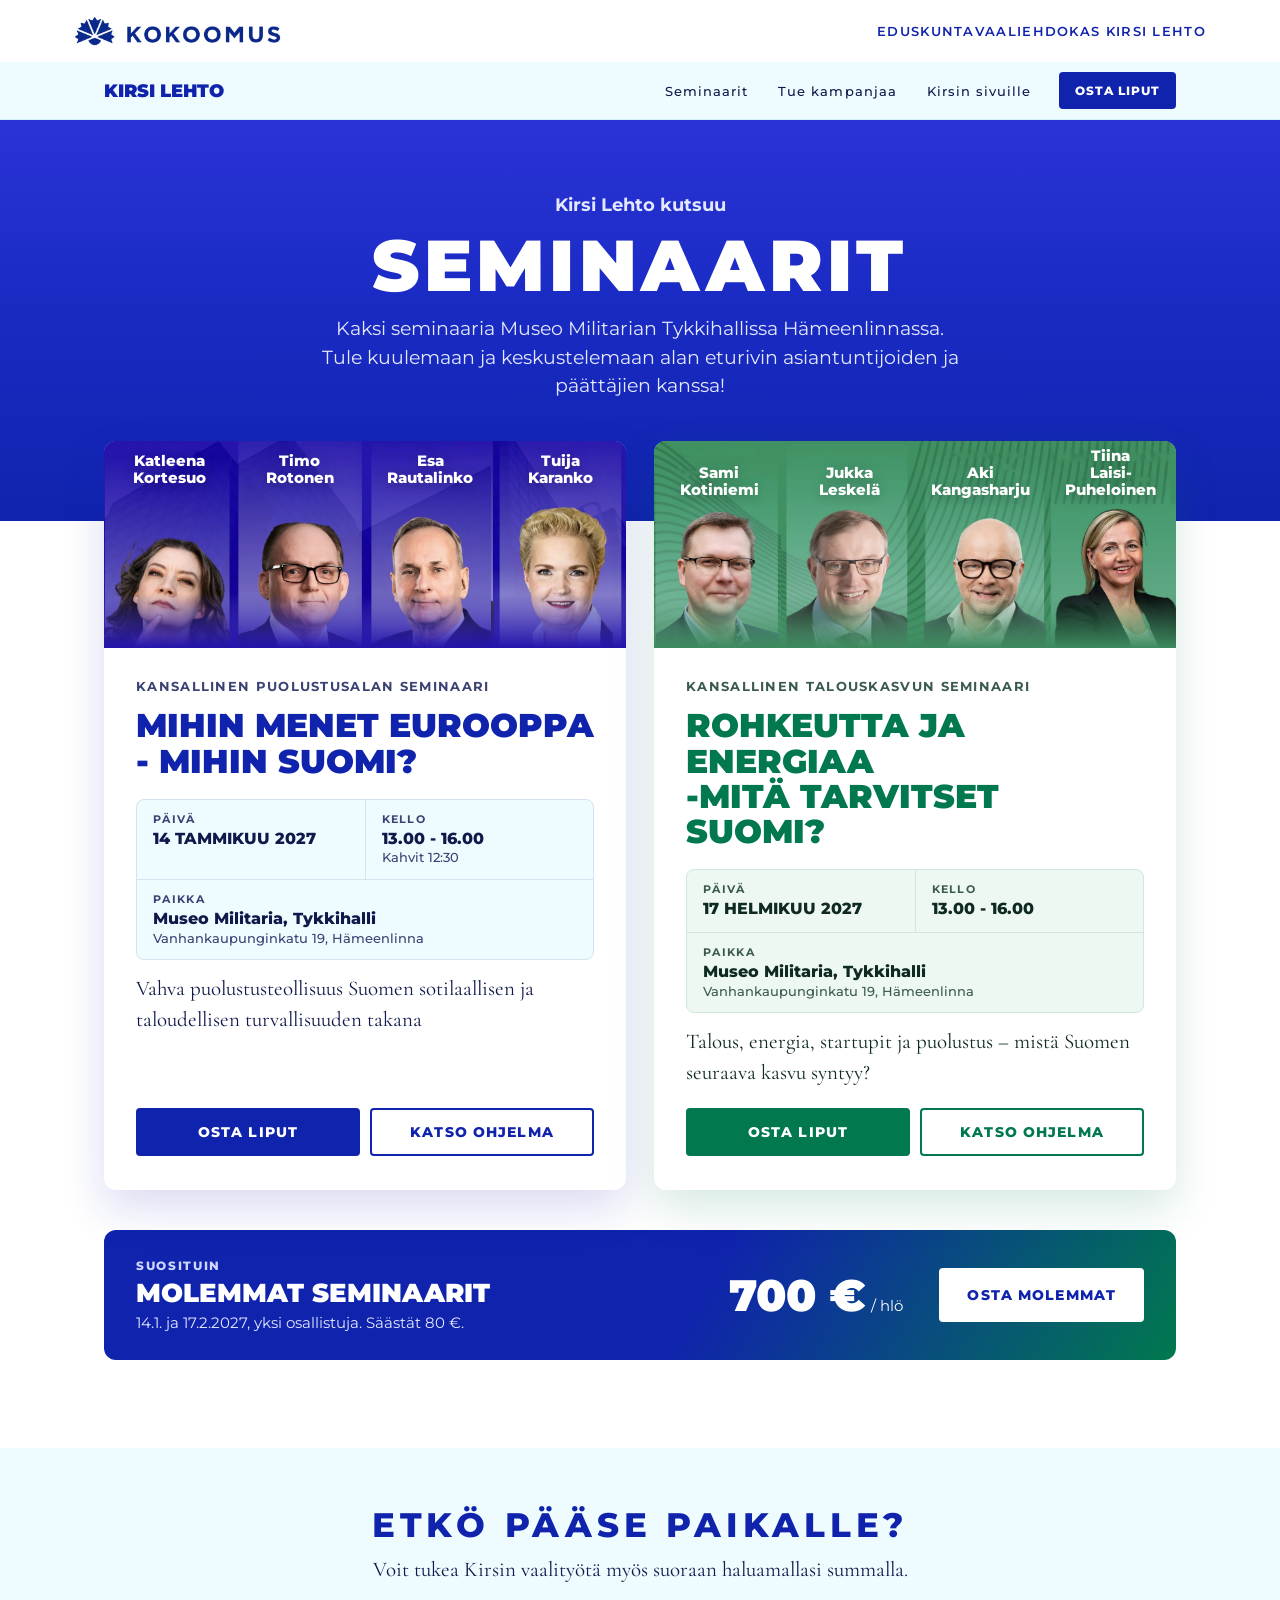
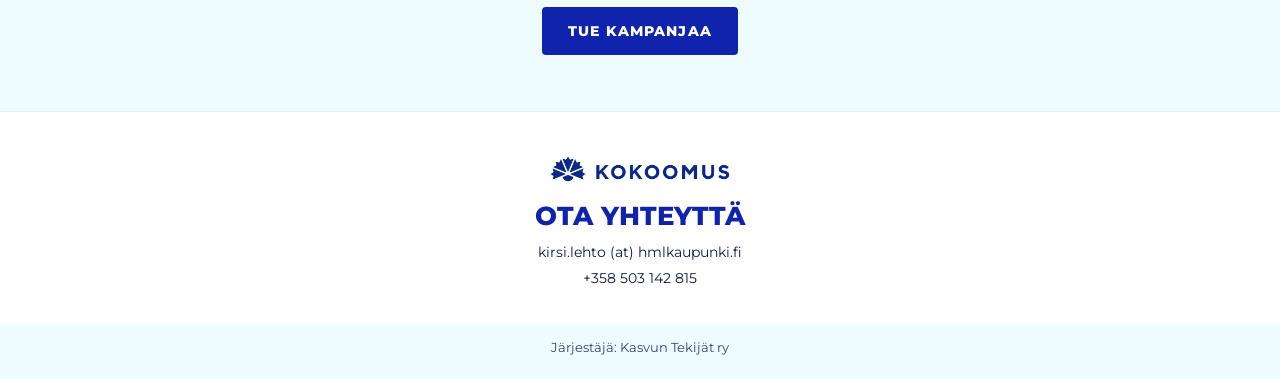
==== commit b78054a6: "Puolustuksen headerkuva: silmät samalle tasolle, nimet samaan riviin Uusi tiedostonimi (hero-puolust" ====
--- a/index.html
+++ b/index.html
@@ -32,7 +32,7 @@
 <link rel="preconnect" href="https://fonts.googleapis.com">
 <link rel="preconnect" href="https://fonts.gstatic.com" crossorigin>
 <link href="https://fonts.googleapis.com/css2?family=Montserrat:wght@400;500;600;700;800;900&family=Cormorant+Garamond:wght@400;500;600&display=swap" rel="stylesheet">
-<link rel="stylesheet" href="kirsi.css?v=20261101i">
+<link rel="stylesheet" href="kirsi.css?v=20261101j">
 </head>
 <body>
 
@@ -51,7 +51,7 @@
 
 <main class="seminars" id="seminaarit">
   <article class="sem">
-    <a class="sem-top hero-ad" href="puolustus" tabindex="-1" aria-hidden="true"><div class="ad"><img src="kuvat/hero-puolustus.webp" alt="" width="1600" height="637" loading="lazy"><div class="names"><div class="n"><div class="lbl"><b>Katleena<br>Kortesuo</b></div></div><div class="n"><div class="lbl"><b>Timo<br>Rotonen</b></div></div><div class="n"><div class="lbl"><b>Esa<br>Rautalinko</b></div></div><div class="n"><div class="lbl"><b>Tuija<br>Karanko</b></div></div></div></div></a>
+    <a class="sem-top hero-ad" href="puolustus" tabindex="-1" aria-hidden="true"><div class="ad"><img src="kuvat/hero-puolustus-v2.webp" alt="" width="1600" height="699" loading="lazy"><div class="names"><div class="n"><div class="lbl"><b>Katleena<br>Kortesuo</b></div></div><div class="n"><div class="lbl"><b>Timo<br>Rotonen</b></div></div><div class="n"><div class="lbl"><b>Esa<br>Rautalinko</b></div></div><div class="n"><div class="lbl"><b>Tuija<br>Karanko</b></div></div></div></div></a>
     <div class="sem-body">
       <div class="sem-k">Kansallinen puolustusalan seminaari</div>
       <h2><a href="puolustus">Mihin menet Eurooppa<br>- mihin Suomi?</a></h2>
--- a/kirsi.css
+++ b/kirsi.css
@@ -530,3 +530,4 @@
 .sem-top.hero-ad .ad::after{height:26%}
 .sem-top.hero-ad img{aspect-ratio:1600/637;height:auto;object-fit:cover;object-position:center top;border-radius:0}
 .sem.teema-kasvu .sem-top.hero-ad .lbl{bottom:68%}
+.sem:not(.teema-kasvu) .sem-top.hero-ad .lbl{bottom:74%}
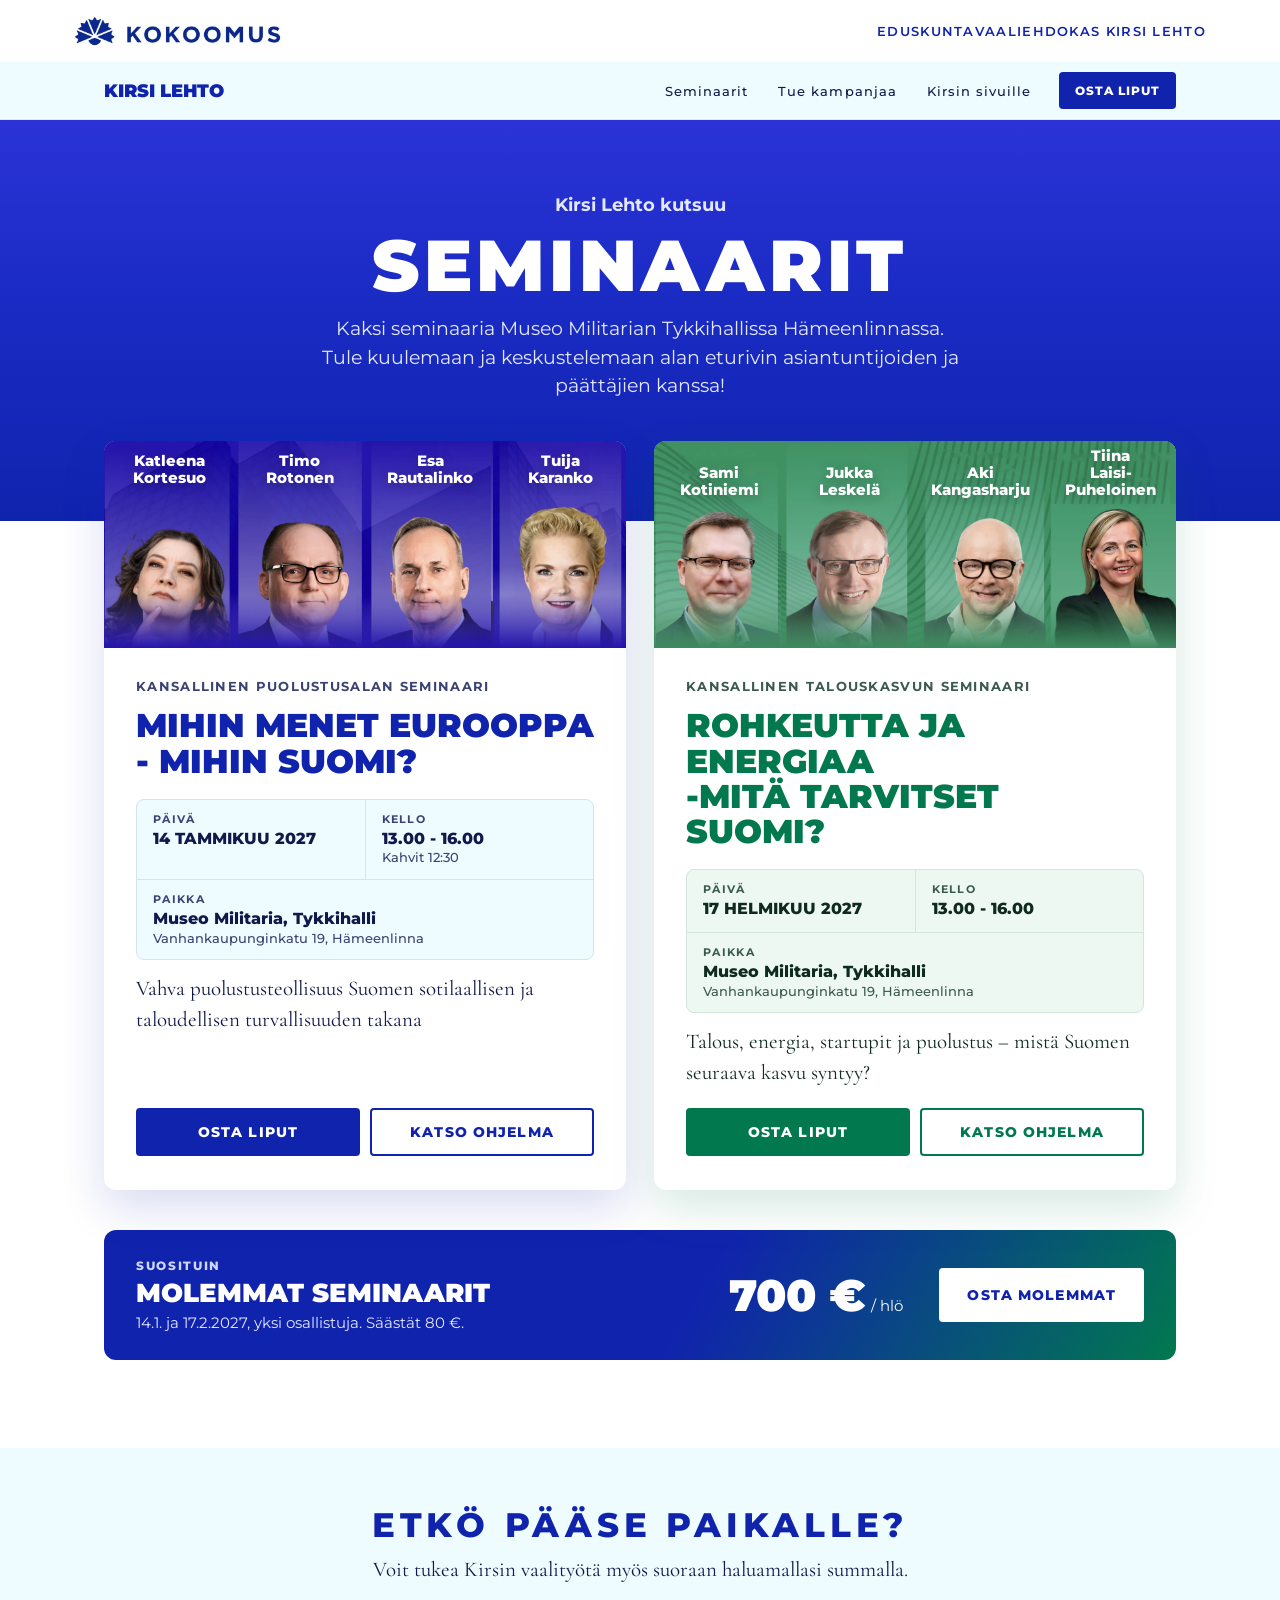
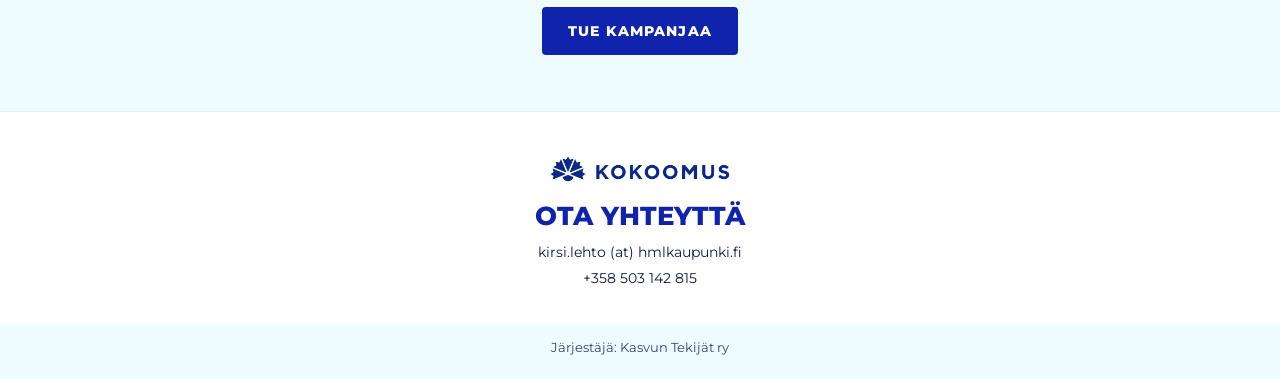
==== commit 26e21e7d: "Puolustuksen headerkuva: Kortesuo ylemmäs Co-Authored-By: Claude Opus 5.5 <noreply@anthropic.com> Cl" ====
--- a/index.html
+++ b/index.html
@@ -51,7 +51,7 @@
 
 <main class="seminars" id="seminaarit">
   <article class="sem">
-    <a class="sem-top hero-ad" href="puolustus" tabindex="-1" aria-hidden="true"><div class="ad"><img src="kuvat/hero-puolustus-v2.webp" alt="" width="1600" height="699" loading="lazy"><div class="names"><div class="n"><div class="lbl"><b>Katleena<br>Kortesuo</b></div></div><div class="n"><div class="lbl"><b>Timo<br>Rotonen</b></div></div><div class="n"><div class="lbl"><b>Esa<br>Rautalinko</b></div></div><div class="n"><div class="lbl"><b>Tuija<br>Karanko</b></div></div></div></div></a>
+    <a class="sem-top hero-ad" href="puolustus" tabindex="-1" aria-hidden="true"><div class="ad"><img src="kuvat/hero-puolustus-v3.webp" alt="" width="1600" height="699" loading="lazy"><div class="names"><div class="n"><div class="lbl"><b>Katleena<br>Kortesuo</b></div></div><div class="n"><div class="lbl"><b>Timo<br>Rotonen</b></div></div><div class="n"><div class="lbl"><b>Esa<br>Rautalinko</b></div></div><div class="n"><div class="lbl"><b>Tuija<br>Karanko</b></div></div></div></div></a>
     <div class="sem-body">
       <div class="sem-k">Kansallinen puolustusalan seminaari</div>
       <h2><a href="puolustus">Mihin menet Eurooppa<br>- mihin Suomi?</a></h2>
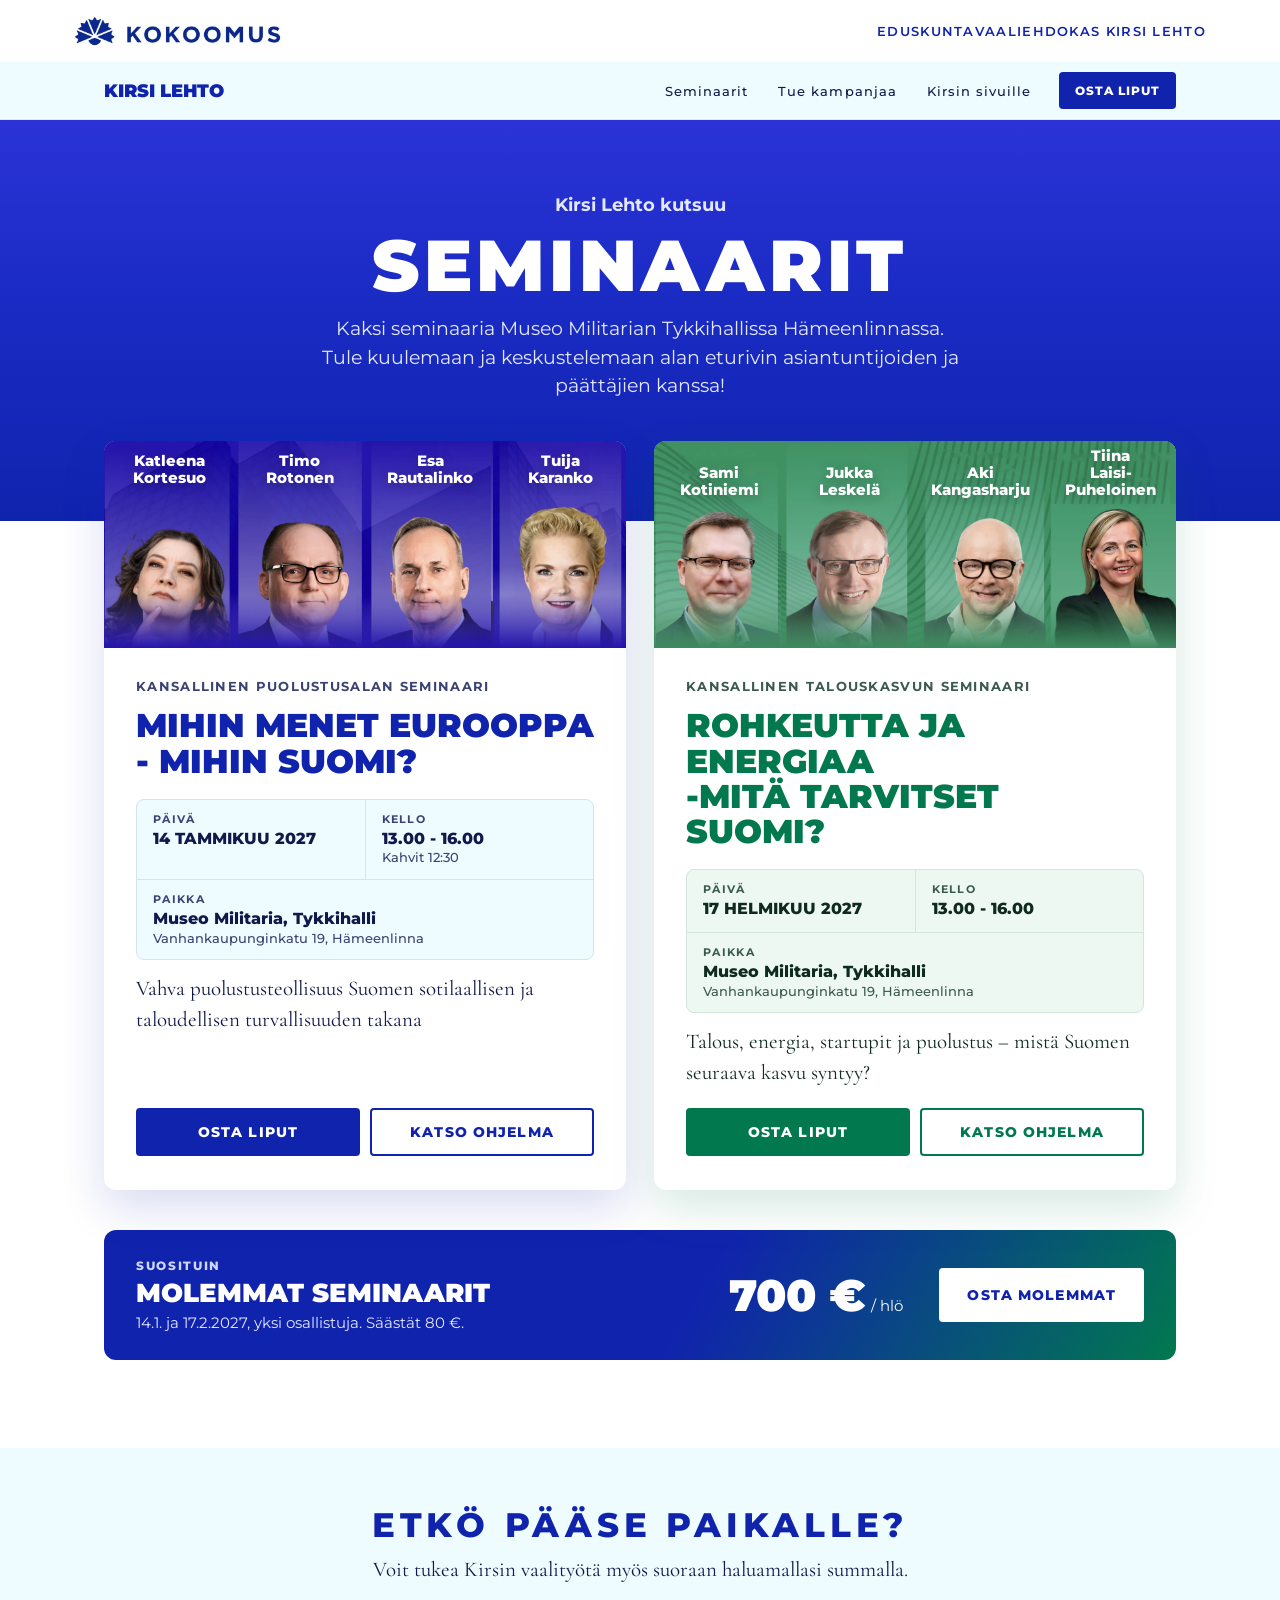
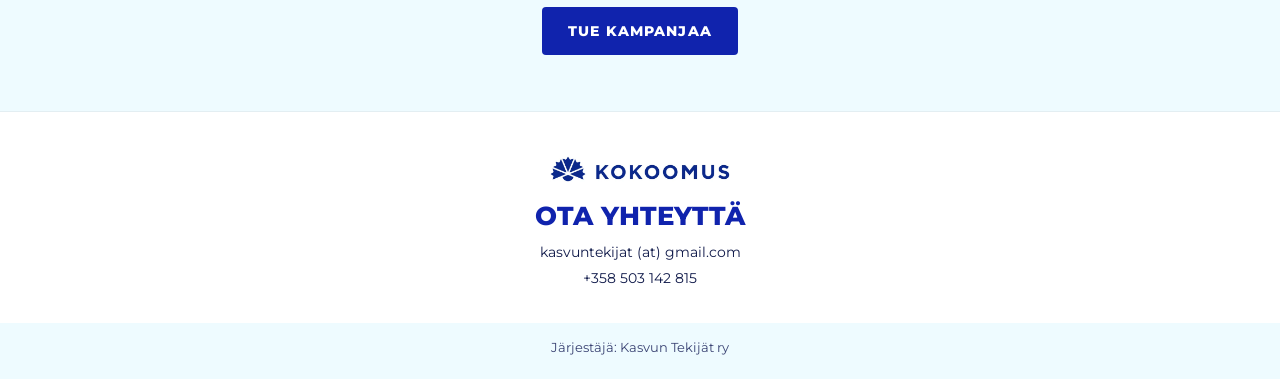
==== commit 852d75e3: "Yhteyssähköpostiksi kasvuntekijat@gmail.com Co-Authored-By: Claude Opus 5.5 <noreply@anthropic.com> " ====
--- a/index.html
+++ b/index.html
@@ -106,7 +106,7 @@
 <footer>
   <img class="flogo" src="kuvat/kokoomus-logo.webp" alt="Kokoomus" width="180" height="26">
   <div class="t">OTA YHTEYTTÄ</div>
-  <p>kirsi.lehto (at) hmlkaupunki.fi<br>+358 503 142 815</p>
+  <p>kasvuntekijat (at) gmail.com<br>+358 503 142 815</p>
 </footer>
 <div class="org" style="padding-bottom:24px">Järjestäjä: Kasvun Tekijät ry</div>
 </body>
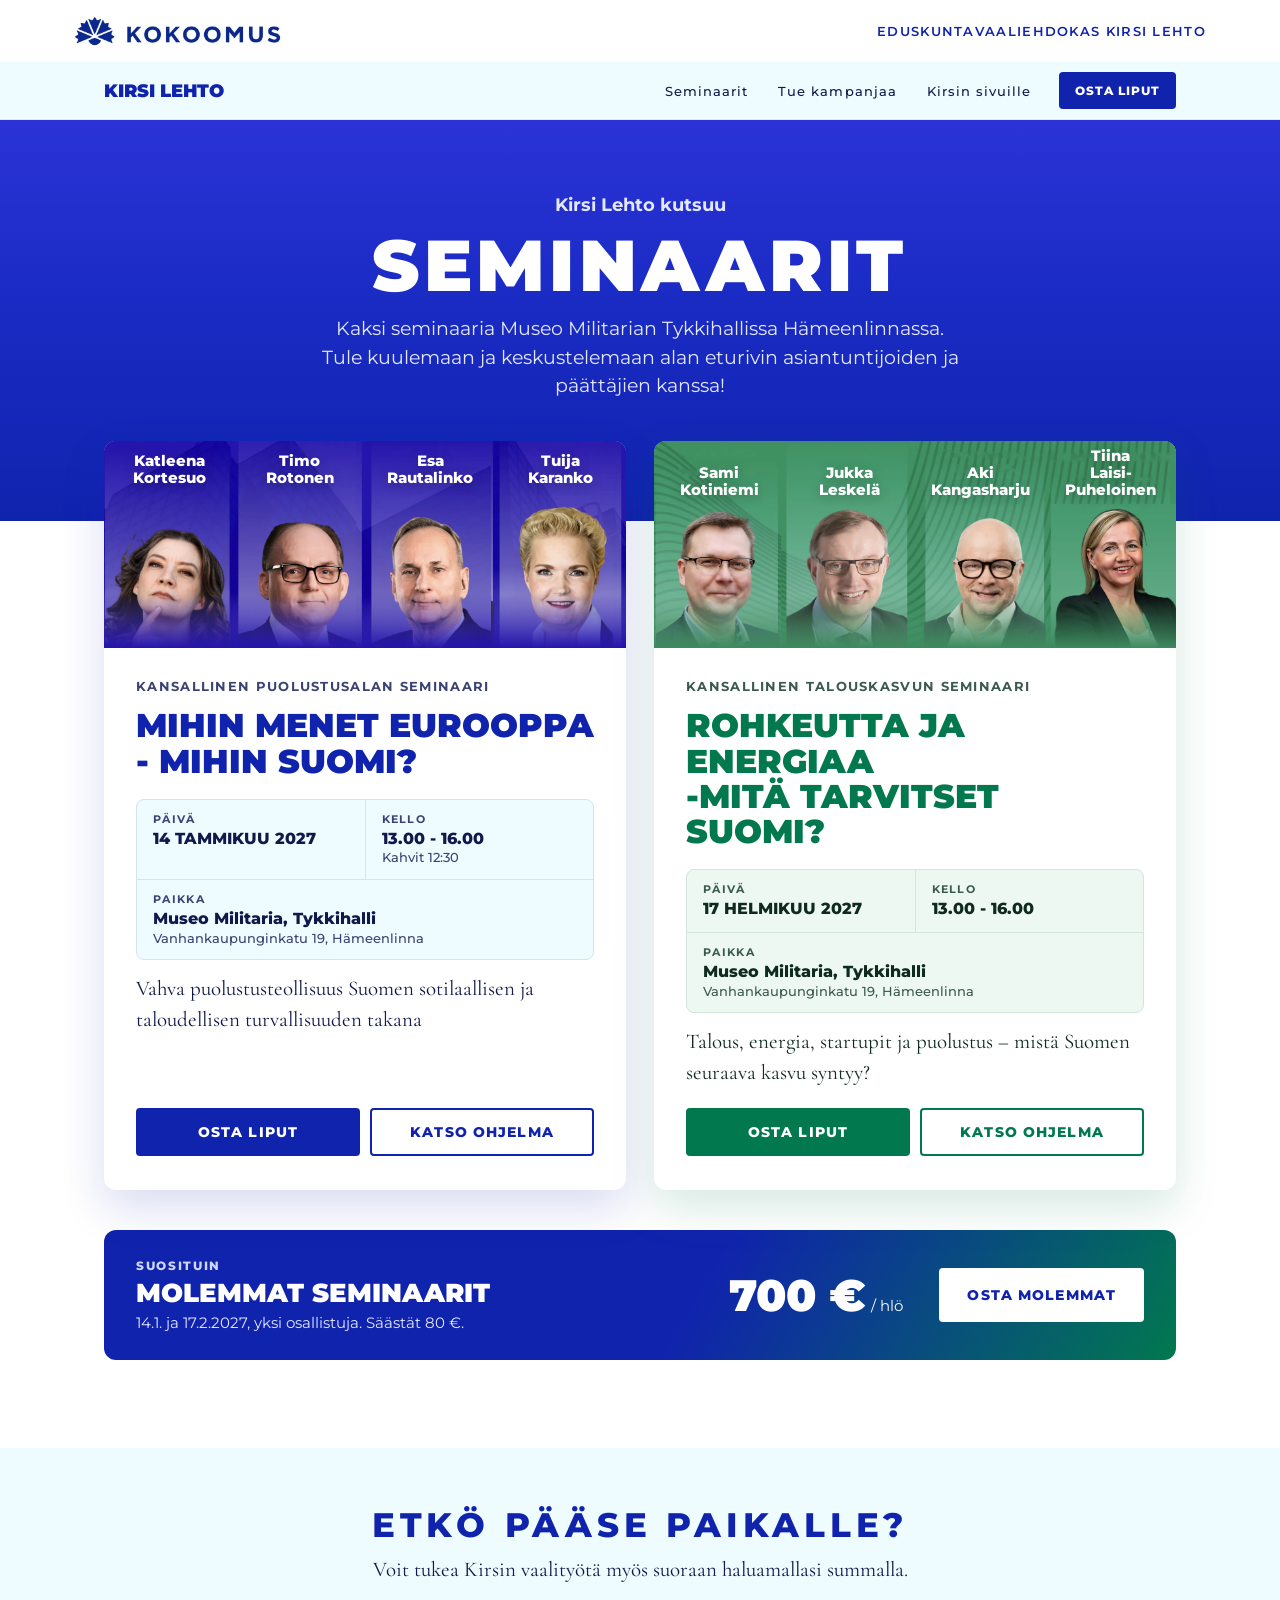
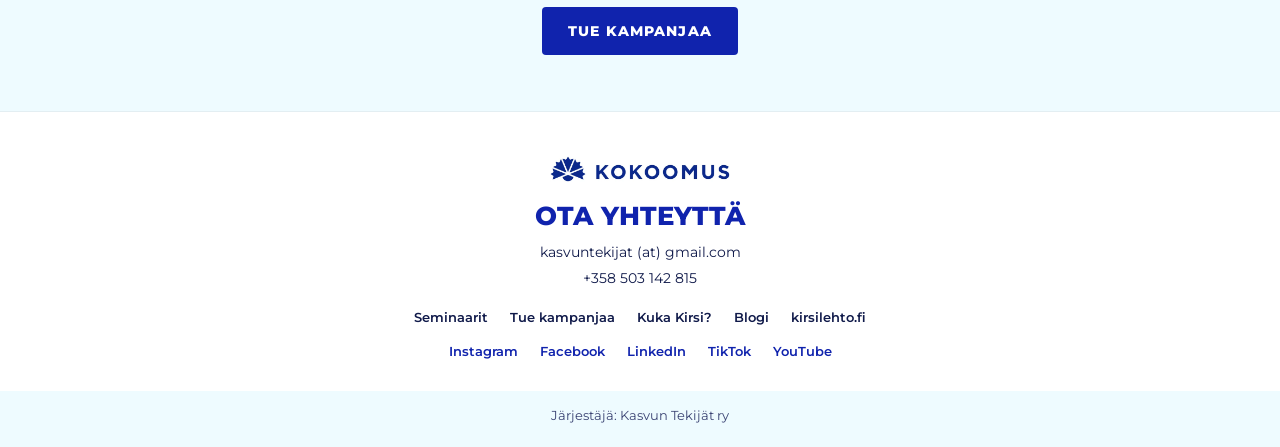
==== commit d39b3070: "Linkit toimivat molemmissa domaineissa, alatunnisteeseen Kirsin sivut ja some Co-Authored-By: Claude" ====
--- a/index.html
+++ b/index.html
@@ -32,14 +32,14 @@
 <link rel="preconnect" href="https://fonts.googleapis.com">
 <link rel="preconnect" href="https://fonts.gstatic.com" crossorigin>
 <link href="https://fonts.googleapis.com/css2?family=Montserrat:wght@400;500;600;700;800;900&family=Cormorant+Garamond:wght@400;500;600&display=swap" rel="stylesheet">
-<link rel="stylesheet" href="kirsi.css?v=20261101j">
+<link rel="stylesheet" href="/kirsi.css?v=20261101k">
 </head>
 <body>
 
-<div class="topline"><img class="logo" src="kuvat/kokoomus-logo.webp" alt="Kokoomus" width="207" height="30"><span>EDUSKUNTAVAALIEHDOKAS KIRSI LEHTO</span></div>
+<div class="topline"><img class="logo" src="/kuvat/kokoomus-logo.webp" alt="Kokoomus" width="207" height="30"><span>EDUSKUNTAVAALIEHDOKAS KIRSI LEHTO</span></div>
 <header class="navbar"><div class="wrap">
   <a class="brand" href="https://www.kirsilehto.fi/">KIRSI LEHTO</a>
-  <nav aria-label="Päävalikko"><a href="./" aria-current="page">Seminaarit</a><a href="tue">Tue kampanjaa</a><a href="https://www.kirsilehto.fi/">Kirsin sivuille</a></nav>
+  <nav aria-label="Päävalikko"><a href="https://seminaarit.kirsilehto.fi/" aria-current="page">Seminaarit</a><a href="https://tue.kirsilehto.fi/">Tue kampanjaa</a><a href="https://www.kirsilehto.fi/">Kirsin sivuille</a></nav>
   <a class="btn" href="#seminaarit">Osta liput</a>
 </div></header>
 
@@ -51,10 +51,10 @@
 
 <main class="seminars" id="seminaarit">
   <article class="sem">
-    <a class="sem-top hero-ad" href="puolustus" tabindex="-1" aria-hidden="true"><div class="ad"><img src="kuvat/hero-puolustus-v3.webp" alt="" width="1600" height="699" loading="lazy"><div class="names"><div class="n"><div class="lbl"><b>Katleena<br>Kortesuo</b></div></div><div class="n"><div class="lbl"><b>Timo<br>Rotonen</b></div></div><div class="n"><div class="lbl"><b>Esa<br>Rautalinko</b></div></div><div class="n"><div class="lbl"><b>Tuija<br>Karanko</b></div></div></div></div></a>
+    <a class="sem-top hero-ad" href="https://seminaarit.kirsilehto.fi/puolustus" tabindex="-1" aria-hidden="true"><div class="ad"><img src="/kuvat/hero-puolustus-v3.webp" alt="" width="1600" height="699" loading="lazy"><div class="names"><div class="n"><div class="lbl"><b>Katleena<br>Kortesuo</b></div></div><div class="n"><div class="lbl"><b>Timo<br>Rotonen</b></div></div><div class="n"><div class="lbl"><b>Esa<br>Rautalinko</b></div></div><div class="n"><div class="lbl"><b>Tuija<br>Karanko</b></div></div></div></div></a>
     <div class="sem-body">
       <div class="sem-k">Kansallinen puolustusalan seminaari</div>
-      <h2><a href="puolustus">Mihin menet Eurooppa<br>- mihin Suomi?</a></h2>
+      <h2><a href="https://seminaarit.kirsilehto.fi/puolustus">Mihin menet Eurooppa<br>- mihin Suomi?</a></h2>
       <dl class="sem-facts">
         <div><dt>Päivä</dt><dd>14 TAMMIKUU 2027</dd></div>
         <div><dt>Kello</dt><dd>13.00 - 16.00<span>Kahvit 12:30</span></dd></div>
@@ -62,17 +62,17 @@
       </dl>
       <p>Vahva puolustusteollisuus Suomen sotilaallisen ja taloudellisen turvallisuuden takana</p>
       <div class="sem-ctas">
-        <a class="btn" href="puolustus#liput">Osta liput</a>
-        <a class="btn ghost" href="puolustus#ohjelma">Katso ohjelma</a>
+        <a class="btn" href="https://seminaarit.kirsilehto.fi/puolustus#liput">Osta liput</a>
+        <a class="btn ghost" href="https://seminaarit.kirsilehto.fi/puolustus#ohjelma">Katso ohjelma</a>
       </div>
     </div>
   </article>
 
   <article class="sem teema-kasvu">
-    <a class="sem-top hero-ad" href="kasvu" tabindex="-1" aria-hidden="true"><div class="ad"><img src="kuvat/hero-kasvu.webp" alt="" width="1600" height="726" loading="lazy"><div class="names"><div class="n"><div class="lbl"><b>Sami<br>Kotiniemi</b></div></div><div class="n"><div class="lbl"><b>Jukka<br>Leskelä</b></div></div><div class="n"><div class="lbl"><b>Aki<br>Kangasharju</b></div></div><div class="n"><div class="lbl"><b>Tiina<br>Laisi-Puheloinen</b></div></div></div></div></a>
+    <a class="sem-top hero-ad" href="https://seminaarit.kirsilehto.fi/kasvu" tabindex="-1" aria-hidden="true"><div class="ad"><img src="/kuvat/hero-kasvu.webp" alt="" width="1600" height="726" loading="lazy"><div class="names"><div class="n"><div class="lbl"><b>Sami<br>Kotiniemi</b></div></div><div class="n"><div class="lbl"><b>Jukka<br>Leskelä</b></div></div><div class="n"><div class="lbl"><b>Aki<br>Kangasharju</b></div></div><div class="n"><div class="lbl"><b>Tiina<br>Laisi-Puheloinen</b></div></div></div></div></a>
     <div class="sem-body">
       <div class="sem-k">Kansallinen talouskasvun seminaari</div>
-      <h2><a href="kasvu">Rohkeutta ja energiaa<br>-mitä tarvitset Suomi?</a></h2>
+      <h2><a href="https://seminaarit.kirsilehto.fi/kasvu">Rohkeutta ja energiaa<br>-mitä tarvitset Suomi?</a></h2>
       <dl class="sem-facts">
         <div><dt>Päivä</dt><dd>17 HELMIKUU 2027</dd></div>
         <div><dt>Kello</dt><dd>13.00 - 16.00</dd></div>
@@ -80,8 +80,8 @@
       </dl>
       <p>Talous, energia, startupit ja puolustus – mistä Suomen seuraava kasvu syntyy?</p>
       <div class="sem-ctas">
-        <a class="btn" href="kasvu#liput">Osta liput</a>
-        <a class="btn ghost" href="kasvu#ohjelma">Katso ohjelma</a>
+        <a class="btn" href="https://seminaarit.kirsilehto.fi/kasvu#liput">Osta liput</a>
+        <a class="btn ghost" href="https://seminaarit.kirsilehto.fi/kasvu#ohjelma">Katso ohjelma</a>
       </div>
     </div>
   </article>
@@ -94,19 +94,25 @@
     <p>14.1. ja 17.2.2027, yksi osallistuja. Säästät 80 €.</p>
   </div>
   <div class="pr"><b>700 €</b><span>/ hlö</span></div>
-  <a class="btn light" href="puolustus#osta-molemmat">Osta molemmat</a>
+  <a class="btn light" href="https://seminaarit.kirsilehto.fi/puolustus#osta-molemmat">Osta molemmat</a>
 </div></section>
 
 <section class="supportband">
   <h2 class="h2">Etkö pääse paikalle?</h2>
   <p>Voit tukea Kirsin vaalityötä myös suoraan haluamallasi summalla.</p>
-  <a class="btn" href="tue">Tue kampanjaa</a>
+  <a class="btn" href="https://tue.kirsilehto.fi/">Tue kampanjaa</a>
 </section>
 
 <footer>
-  <img class="flogo" src="kuvat/kokoomus-logo.webp" alt="Kokoomus" width="180" height="26">
+  <img class="flogo" src="/kuvat/kokoomus-logo.webp" alt="Kokoomus" width="180" height="26">
   <div class="t">OTA YHTEYTTÄ</div>
   <p>kasvuntekijat (at) gmail.com<br>+358 503 142 815</p>
+  <nav class="flinks" aria-label="Lisää">
+    <a href="https://seminaarit.kirsilehto.fi/">Seminaarit</a><a href="https://tue.kirsilehto.fi/">Tue kampanjaa</a><a href="https://www.kirsilehto.fi/henkil%C3%B6kuva">Kuka Kirsi?</a><a href="https://www.kirsilehto.fi/blogi">Blogi</a><a href="https://www.kirsilehto.fi/">kirsilehto.fi</a>
+  </nav>
+  <nav class="social" aria-label="Kirsi somessa">
+    <a href="https://www.instagram.com/kirsilehto_/">Instagram</a><a href="https://www.facebook.com/kirsi.lehto.valtuutettu/">Facebook</a><a href="https://www.linkedin.com/in/kalehto/">LinkedIn</a><a href="https://www.tiktok.com/@kirsi_lehto">TikTok</a><a href="https://www.youtube.com/channel/UCOWS9ou9xxI2nfaeAGGEpRg">YouTube</a>
+  </nav>
 </footer>
 <div class="org" style="padding-bottom:24px">Järjestäjä: Kasvun Tekijät ry</div>
 </body>
--- a/kirsi.css
+++ b/kirsi.css
@@ -531,3 +531,9 @@
 .sem-top.hero-ad img{aspect-ratio:1600/637;height:auto;object-fit:cover;object-position:center top;border-radius:0}
 .sem.teema-kasvu .sem-top.hero-ad .lbl{bottom:68%}
 .sem:not(.teema-kasvu) .sem-top.hero-ad .lbl{bottom:74%}
+
+/* Alatunnisteen linkit */
+footer .flinks,footer .social{display:flex;flex-wrap:wrap;justify-content:center;gap:6px 22px;margin-top:18px;font-size:13px;font-weight:600}
+footer .flinks a,footer .social a{color:var(--ink);text-decoration:none}
+footer .social a{color:var(--a)}
+footer a:hover{text-decoration:underline}
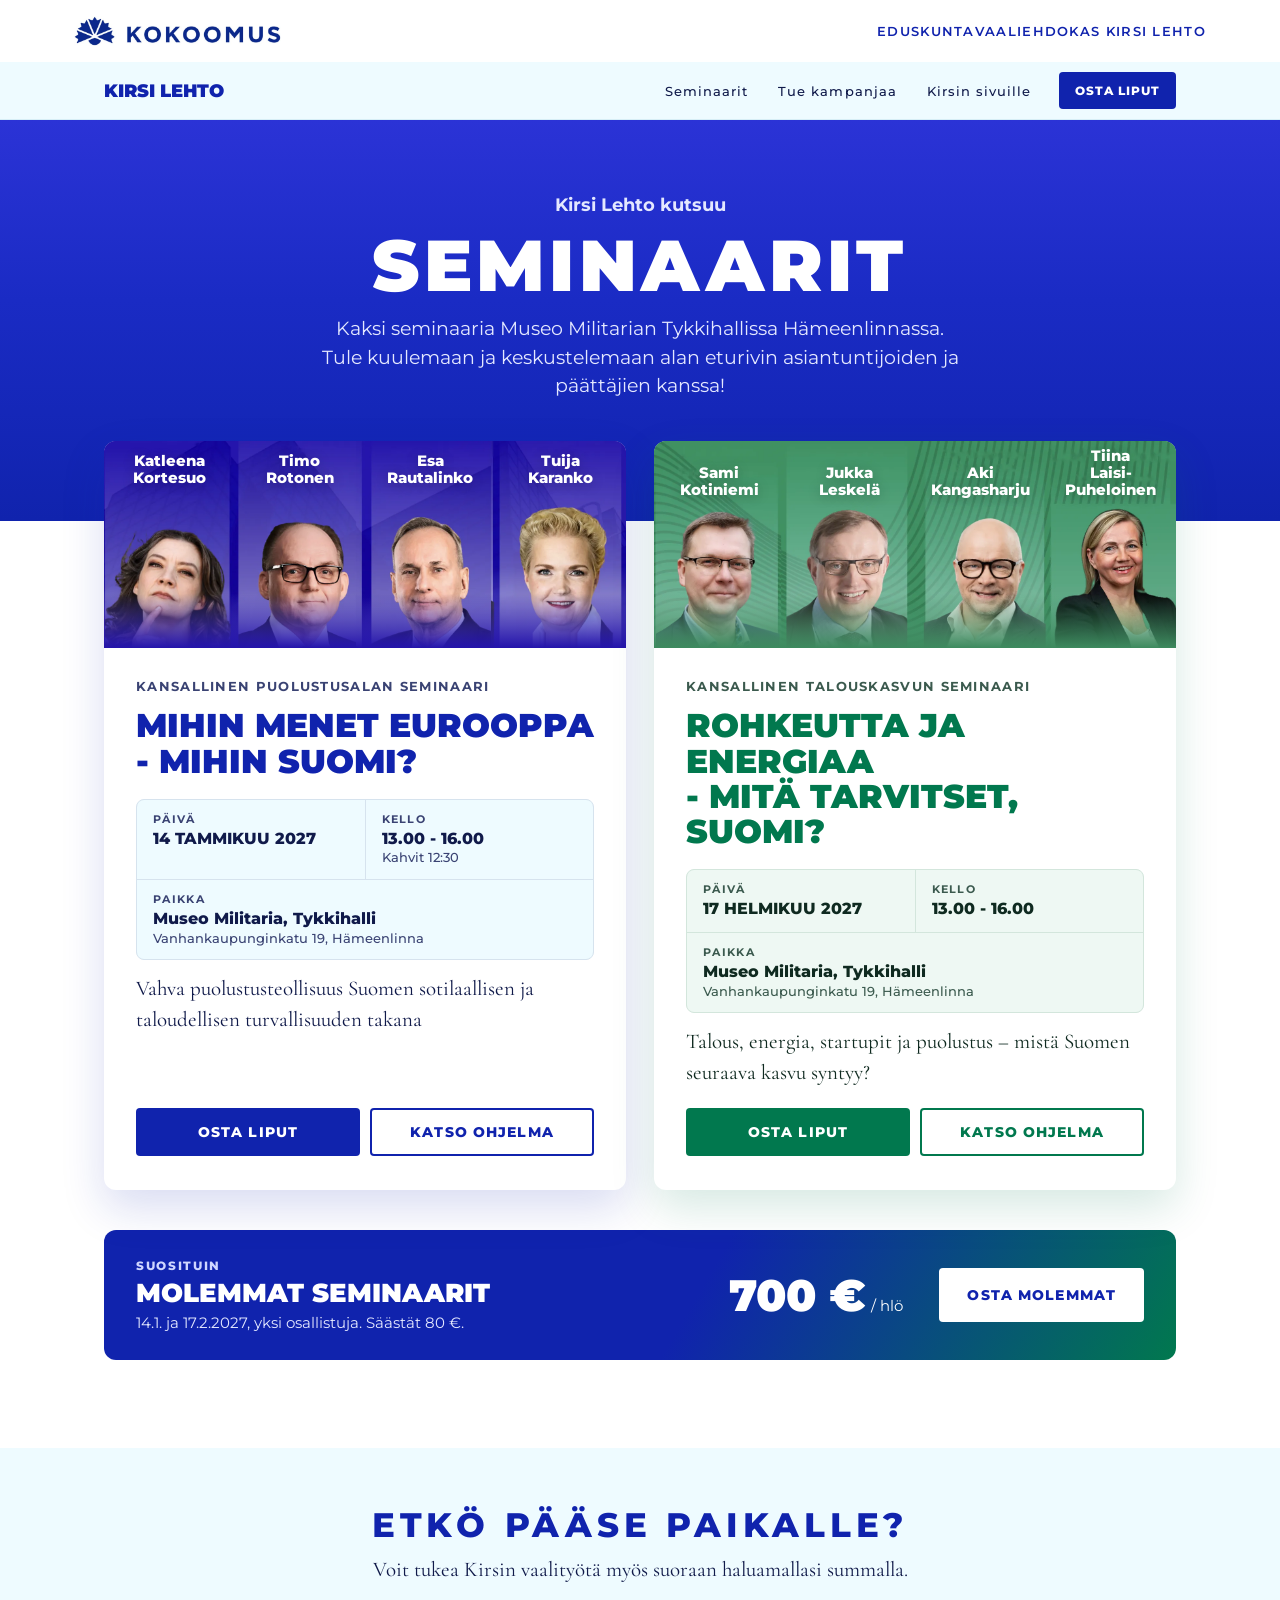
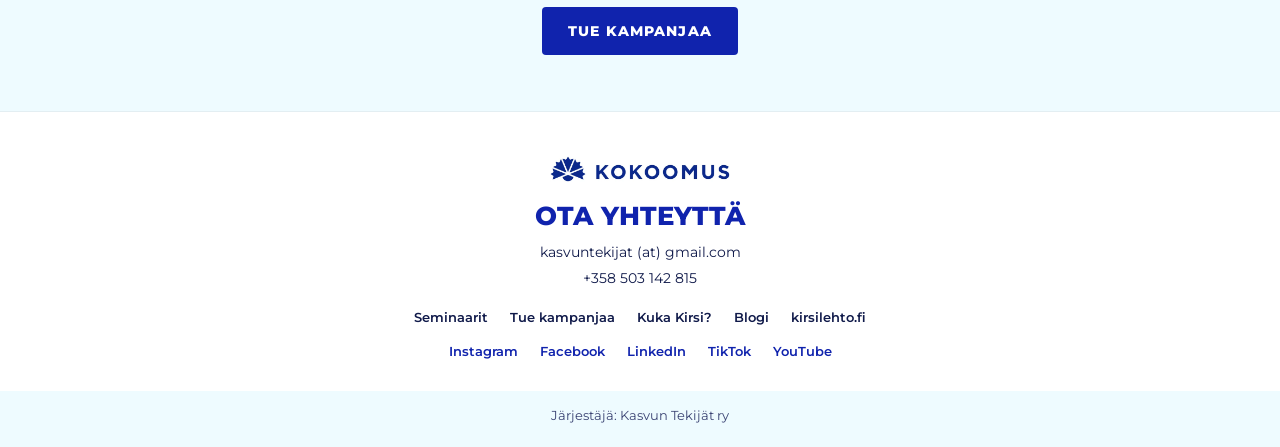
==== commit 3fe02bdd: "Kasvuseminaarin lopulliset tekstit, puhujakorjaukset ja myyjien lomake - Kasvusivu: puheenvuorot, si" ====
--- a/index.html
+++ b/index.html
@@ -28,11 +28,11 @@
 <meta name="twitter:description" content="Kansallinen puolustusalan seminaari 14.1.2027 ja Kansallinen talouskasvun seminaari 17.2.2027. Osta liput.">
 <meta name="twitter:image" content="https://seminaarit.kirsilehto.fi/kuvat/og-seminaarit.jpg">
 <script type="application/ld+json">{"@context": "https://schema.org", "@type": "Event", "name": "Kansallinen puolustusalan seminaari: Mihin menet Eurooppa - mihin Suomi?", "description": "Vahva puolustusteollisuus Suomen sotilaallisen ja taloudellisen turvallisuuden takana.", "startDate": "2027-01-14T13:00:00+02:00", "endDate": "2027-01-14T16:00:00+02:00", "eventStatus": "https://schema.org/EventScheduled", "eventAttendanceMode": "https://schema.org/OfflineEventAttendanceMode", "location": {"@type": "Place", "name": "Museo Militaria, Tykkihalli", "address": {"@type": "PostalAddress", "streetAddress": "Vanhankaupunginkatu 19", "addressLocality": "Hämeenlinna", "postalCode": "13100", "addressCountry": "FI"}}, "image": ["https://seminaarit.kirsilehto.fi/kuvat/og-puolustus.jpg"], "organizer": {"@type": "Organization", "name": "Kasvun Tekijät ry", "url": "https://seminaarit.kirsilehto.fi/"}, "inLanguage": "fi", "performer": [{"@type": "Person", "name": "Katleena Kortesuo"}, {"@type": "Person", "name": "Timo Rotonen"}, {"@type": "Person", "name": "Esa Rautalinko"}, {"@type": "Person", "name": "Tuija Karanko"}, {"@type": "Person", "name": "Kirsi Lehto"}], "offers": [{"@type": "Offer", "name": "Yrityslippu", "price": "390", "priceCurrency": "EUR", "availability": "https://schema.org/InStock", "url": "https://seminaarit.kirsilehto.fi/puolustus#liput", "validFrom": "2026-11-01T00:00:00+02:00"}, {"@type": "Offer", "name": "Molemmat seminaarit", "price": "700", "priceCurrency": "EUR", "availability": "https://schema.org/InStock", "url": "https://seminaarit.kirsilehto.fi/puolustus#liput", "validFrom": "2026-11-01T00:00:00+02:00"}, {"@type": "Offer", "name": "3 lippua", "price": "1000", "priceCurrency": "EUR", "availability": "https://schema.org/InStock", "url": "https://seminaarit.kirsilehto.fi/puolustus#liput", "validFrom": "2026-11-01T00:00:00+02:00"}], "url": "https://seminaarit.kirsilehto.fi/puolustus"}</script>
-<script type="application/ld+json">{"@context": "https://schema.org", "@type": "Event", "name": "Kansallinen talouskasvun seminaari: Rohkeutta ja energiaa -mitä tarvitset Suomi?", "description": "Talous, energia, startupit ja puolustus – mistä Suomen seuraava kasvu syntyy?", "startDate": "2027-02-17T13:00:00+02:00", "endDate": "2027-02-17T16:00:00+02:00", "eventStatus": "https://schema.org/EventScheduled", "eventAttendanceMode": "https://schema.org/OfflineEventAttendanceMode", "location": {"@type": "Place", "name": "Museo Militaria, Tykkihalli", "address": {"@type": "PostalAddress", "streetAddress": "Vanhankaupunginkatu 19", "addressLocality": "Hämeenlinna", "postalCode": "13100", "addressCountry": "FI"}}, "image": ["https://seminaarit.kirsilehto.fi/kuvat/og-kasvu.jpg"], "organizer": {"@type": "Organization", "name": "Kasvun Tekijät ry", "url": "https://seminaarit.kirsilehto.fi/"}, "inLanguage": "fi", "performer": [{"@type": "Person", "name": "Sami Kotiniemi"}, {"@type": "Person", "name": "Jukka Leskelä"}, {"@type": "Person", "name": "Aki Kangasharju"}, {"@type": "Person", "name": "Tiina Laisi-Puheloinen"}, {"@type": "Person", "name": "Kirsi Lehto"}], "offers": [{"@type": "Offer", "name": "Yrityslippu", "price": "390", "priceCurrency": "EUR", "availability": "https://schema.org/InStock", "url": "https://seminaarit.kirsilehto.fi/kasvu#liput", "validFrom": "2026-11-01T00:00:00+02:00"}, {"@type": "Offer", "name": "Molemmat seminaarit", "price": "700", "priceCurrency": "EUR", "availability": "https://schema.org/InStock", "url": "https://seminaarit.kirsilehto.fi/kasvu#liput", "validFrom": "2026-11-01T00:00:00+02:00"}, {"@type": "Offer", "name": "3 lippua", "price": "1000", "priceCurrency": "EUR", "availability": "https://schema.org/InStock", "url": "https://seminaarit.kirsilehto.fi/kasvu#liput", "validFrom": "2026-11-01T00:00:00+02:00"}], "url": "https://seminaarit.kirsilehto.fi/kasvu"}</script>
+<script type="application/ld+json">{"@context": "https://schema.org", "@type": "Event", "name": "Kansallinen talouskasvun seminaari: Rohkeutta ja energiaa - mitä tarvitset, Suomi?", "description": "Talous, energia, startupit ja puolustus – mistä Suomen seuraava kasvu syntyy?", "startDate": "2027-02-17T13:00:00+02:00", "endDate": "2027-02-17T16:00:00+02:00", "eventStatus": "https://schema.org/EventScheduled", "eventAttendanceMode": "https://schema.org/OfflineEventAttendanceMode", "location": {"@type": "Place", "name": "Museo Militaria, Tykkihalli", "address": {"@type": "PostalAddress", "streetAddress": "Vanhankaupunginkatu 19", "addressLocality": "Hämeenlinna", "postalCode": "13100", "addressCountry": "FI"}}, "image": ["https://seminaarit.kirsilehto.fi/kuvat/og-kasvu.jpg"], "organizer": {"@type": "Organization", "name": "Kasvun Tekijät ry", "url": "https://seminaarit.kirsilehto.fi/"}, "inLanguage": "fi", "performer": [{"@type": "Person", "name": "Sami Kotiniemi"}, {"@type": "Person", "name": "Jukka Leskelä"}, {"@type": "Person", "name": "Aki Kangasharju"}, {"@type": "Person", "name": "Tiina Laisi-Puheloinen"}, {"@type": "Person", "name": "Kirsi Lehto"}], "offers": [{"@type": "Offer", "name": "Yrityslippu", "price": "390", "priceCurrency": "EUR", "availability": "https://schema.org/InStock", "url": "https://seminaarit.kirsilehto.fi/kasvu#liput", "validFrom": "2026-11-01T00:00:00+02:00"}, {"@type": "Offer", "name": "Molemmat seminaarit", "price": "700", "priceCurrency": "EUR", "availability": "https://schema.org/InStock", "url": "https://seminaarit.kirsilehto.fi/kasvu#liput", "validFrom": "2026-11-01T00:00:00+02:00"}, {"@type": "Offer", "name": "3 lippua", "price": "1000", "priceCurrency": "EUR", "availability": "https://schema.org/InStock", "url": "https://seminaarit.kirsilehto.fi/kasvu#liput", "validFrom": "2026-11-01T00:00:00+02:00"}], "url": "https://seminaarit.kirsilehto.fi/kasvu"}</script>
 <link rel="preconnect" href="https://fonts.googleapis.com">
 <link rel="preconnect" href="https://fonts.gstatic.com" crossorigin>
 <link href="https://fonts.googleapis.com/css2?family=Montserrat:wght@400;500;600;700;800;900&family=Cormorant+Garamond:wght@400;500;600&display=swap" rel="stylesheet">
-<link rel="stylesheet" href="/kirsi.css?v=20261101k">
+<link rel="stylesheet" href="/kirsi.css?v=20261101m">
 </head>
 <body>
 
@@ -72,7 +72,7 @@
     <a class="sem-top hero-ad" href="https://seminaarit.kirsilehto.fi/kasvu" tabindex="-1" aria-hidden="true"><div class="ad"><img src="/kuvat/hero-kasvu.webp" alt="" width="1600" height="726" loading="lazy"><div class="names"><div class="n"><div class="lbl"><b>Sami<br>Kotiniemi</b></div></div><div class="n"><div class="lbl"><b>Jukka<br>Leskelä</b></div></div><div class="n"><div class="lbl"><b>Aki<br>Kangasharju</b></div></div><div class="n"><div class="lbl"><b>Tiina<br>Laisi-Puheloinen</b></div></div></div></div></a>
     <div class="sem-body">
       <div class="sem-k">Kansallinen talouskasvun seminaari</div>
-      <h2><a href="https://seminaarit.kirsilehto.fi/kasvu">Rohkeutta ja energiaa<br>-mitä tarvitset Suomi?</a></h2>
+      <h2><a href="https://seminaarit.kirsilehto.fi/kasvu">Rohkeutta ja energiaa<br>- mitä tarvitset, Suomi?</a></h2>
       <dl class="sem-facts">
         <div><dt>Päivä</dt><dd>17 HELMIKUU 2027</dd></div>
         <div><dt>Kello</dt><dd>13.00 - 16.00</dd></div>
--- a/kirsi.css
+++ b/kirsi.css
@@ -362,6 +362,7 @@
 .talk .ti{font-family:var(--sans);font-size:14px;color:var(--muted);margin-top:2px}
 .talk h3{margin:0;font-family:var(--sans);font-weight:900;font-size:26px;line-height:1.18;text-transform:uppercase;color:var(--a)}
 .talk.lite h3{text-transform:none;font-size:24px}
+.talk .st{margin:-4px 0 0;font-family:var(--sans);font-weight:700;font-size:19px;line-height:1.35;color:var(--ink,#101a4a)}
 .talk .quote{display:grid;grid-template-columns:40px minmax(0,1fr);gap:8px;margin:4px 0 0}
 .talk .quote::before{content:"\201C";font-family:Georgia,serif;font-size:72px;line-height:.8;color:var(--a)}
 .talk .quote p{margin:0;font-size:24px;line-height:1.45;font-style:italic;font-weight:500}
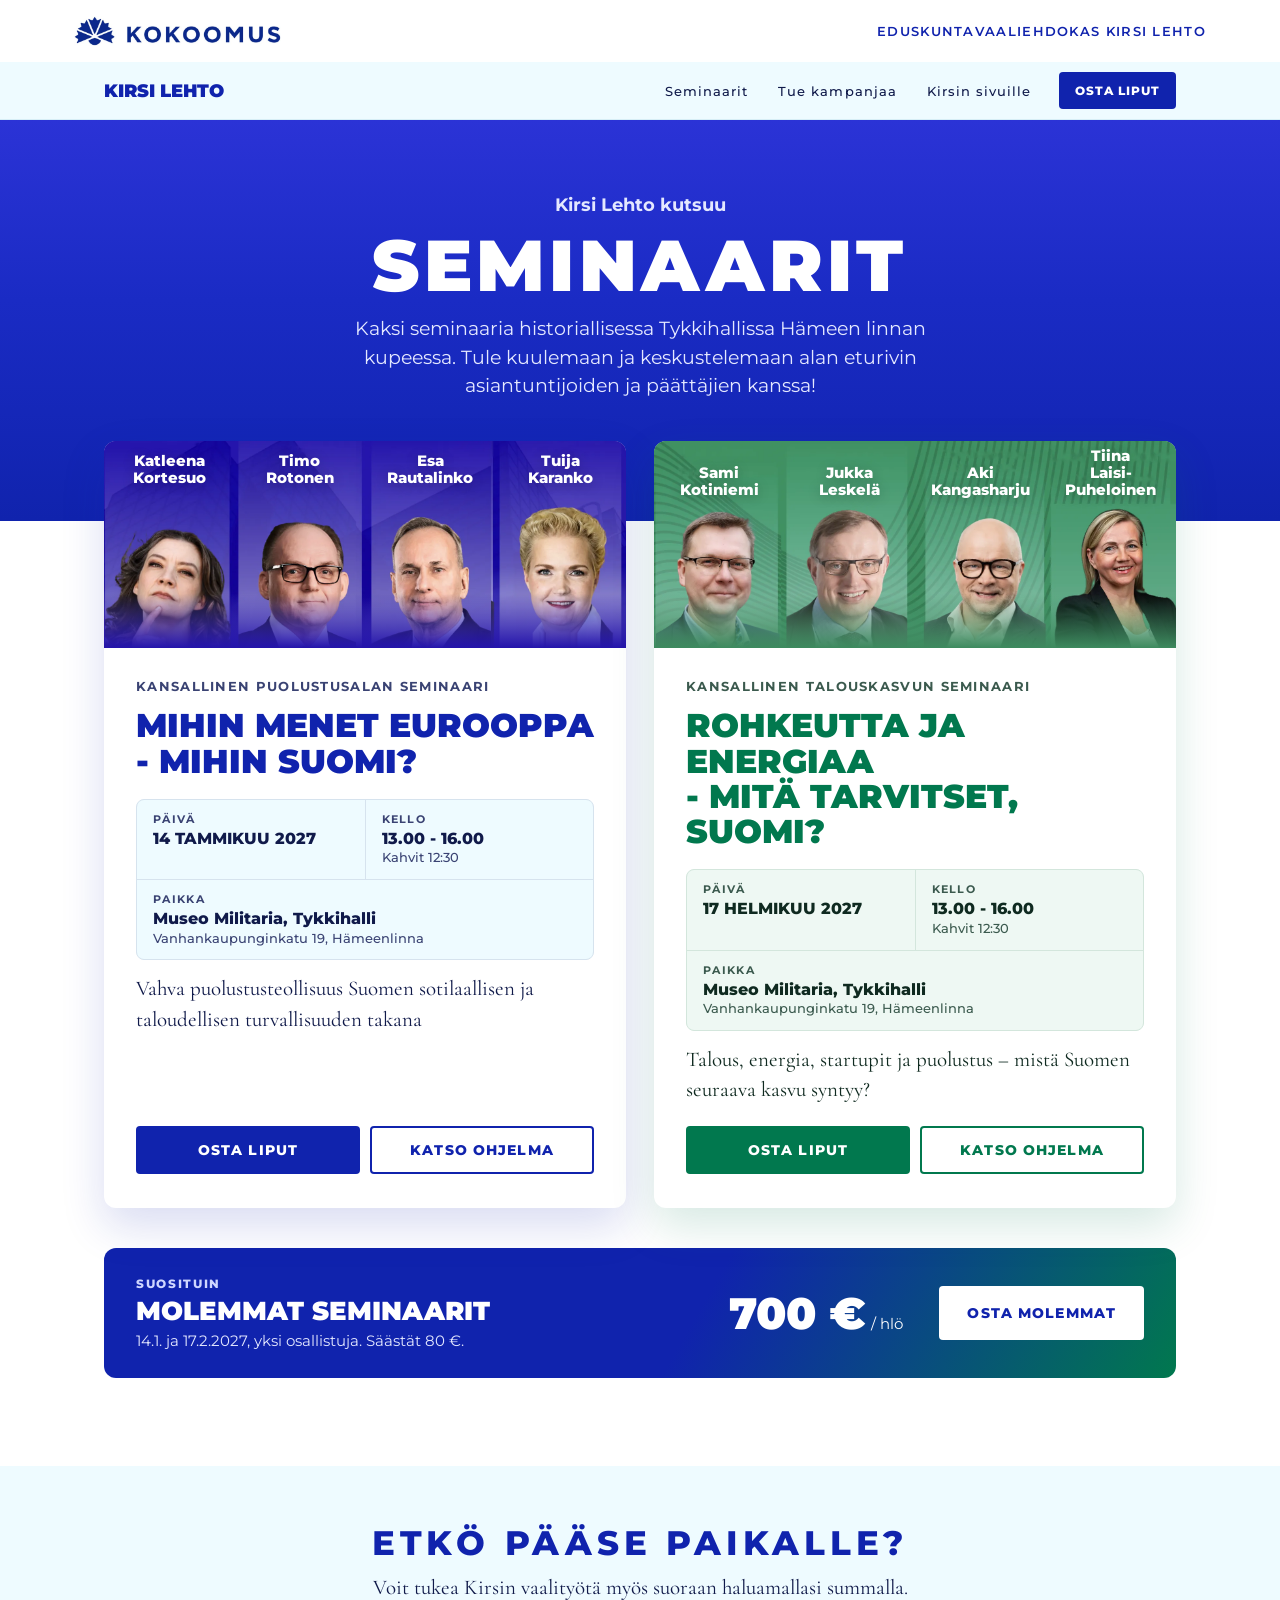
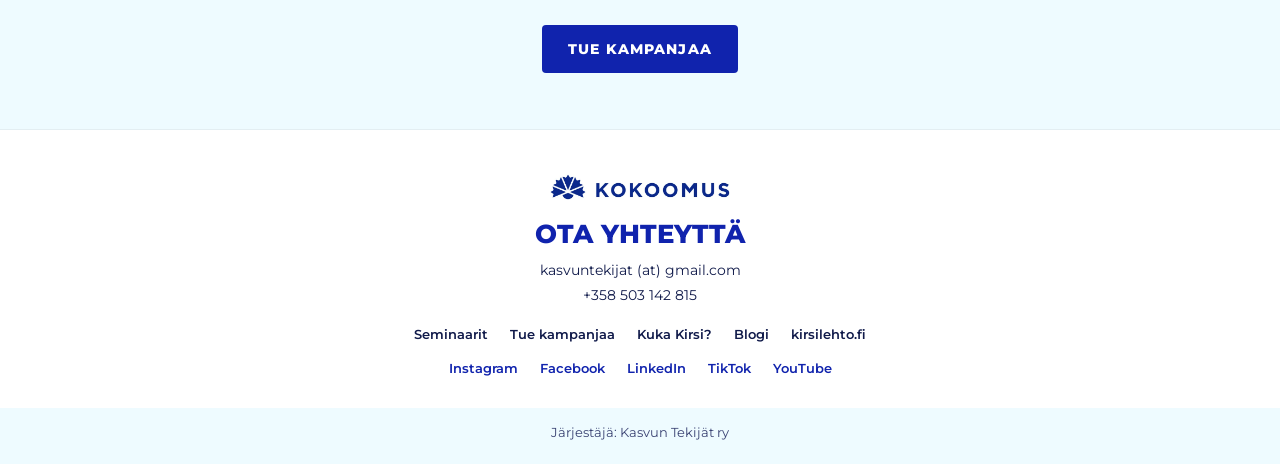
==== commit 032dae44: "Etusivu: uusi esittelyteksti ja mobiilin pikanapit seminaareihin - "Kaksi seminaaria historiallisess" ====
--- a/index.html
+++ b/index.html
@@ -32,7 +32,7 @@
 <link rel="preconnect" href="https://fonts.googleapis.com">
 <link rel="preconnect" href="https://fonts.gstatic.com" crossorigin>
 <link href="https://fonts.googleapis.com/css2?family=Montserrat:wght@400;500;600;700;800;900&family=Cormorant+Garamond:wght@400;500;600&display=swap" rel="stylesheet">
-<link rel="stylesheet" href="/kirsi.css?v=20261101m">
+<link rel="stylesheet" href="/kirsi.css?v=20261105a">
 </head>
 <body>
 
@@ -46,7 +46,11 @@
 <div class="pagehead">
   <p class="kicker">Kirsi Lehto kutsuu</p>
   <h1>Seminaarit</h1>
-  <p>Kaksi seminaaria Museo Militarian Tykkihallissa Hämeenlinnassa. Tule kuulemaan ja keskustelemaan alan eturivin asiantuntijoiden ja päättäjien kanssa!</p>
+  <p>Kaksi seminaaria historiallisessa Tykkihallissa Hämeen linnan kupeessa. Tule kuulemaan ja keskustelemaan alan eturivin asiantuntijoiden ja päättäjien kanssa!</p>
+  <nav class="jump" aria-label="Siirry seminaariin">
+    <a class="btn light" href="#sem-puolustus">Puolustusseminaari</a>
+    <a class="btn kasvu" href="#sem-kasvu">Talousseminaari</a>
+  </nav>
 </div>
 
 <main class="seminars" id="seminaarit">
@@ -54,7 +58,7 @@
     <a class="sem-top hero-ad" href="https://seminaarit.kirsilehto.fi/puolustus" tabindex="-1" aria-hidden="true"><div class="ad"><img src="/kuvat/hero-puolustus-v3.webp" alt="" width="1600" height="699" loading="lazy"><div class="names"><div class="n"><div class="lbl"><b>Katleena<br>Kortesuo</b></div></div><div class="n"><div class="lbl"><b>Timo<br>Rotonen</b></div></div><div class="n"><div class="lbl"><b>Esa<br>Rautalinko</b></div></div><div class="n"><div class="lbl"><b>Tuija<br>Karanko</b></div></div></div></div></a>
     <div class="sem-body">
       <div class="sem-k">Kansallinen puolustusalan seminaari</div>
-      <h2><a href="https://seminaarit.kirsilehto.fi/puolustus">Mihin menet Eurooppa<br>- mihin Suomi?</a></h2>
+      <h2 id="sem-puolustus"><a href="https://seminaarit.kirsilehto.fi/puolustus">Mihin menet Eurooppa<br>- mihin Suomi?</a></h2>
       <dl class="sem-facts">
         <div><dt>Päivä</dt><dd>14 TAMMIKUU 2027</dd></div>
         <div><dt>Kello</dt><dd>13.00 - 16.00<span>Kahvit 12:30</span></dd></div>
@@ -72,10 +76,10 @@
     <a class="sem-top hero-ad" href="https://seminaarit.kirsilehto.fi/kasvu" tabindex="-1" aria-hidden="true"><div class="ad"><img src="/kuvat/hero-kasvu.webp" alt="" width="1600" height="726" loading="lazy"><div class="names"><div class="n"><div class="lbl"><b>Sami<br>Kotiniemi</b></div></div><div class="n"><div class="lbl"><b>Jukka<br>Leskelä</b></div></div><div class="n"><div class="lbl"><b>Aki<br>Kangasharju</b></div></div><div class="n"><div class="lbl"><b>Tiina<br>Laisi-Puheloinen</b></div></div></div></div></a>
     <div class="sem-body">
       <div class="sem-k">Kansallinen talouskasvun seminaari</div>
-      <h2><a href="https://seminaarit.kirsilehto.fi/kasvu">Rohkeutta ja energiaa<br>- mitä tarvitset, Suomi?</a></h2>
+      <h2 id="sem-kasvu"><a href="https://seminaarit.kirsilehto.fi/kasvu">Rohkeutta ja energiaa<br>- mitä tarvitset, Suomi?</a></h2>
       <dl class="sem-facts">
         <div><dt>Päivä</dt><dd>17 HELMIKUU 2027</dd></div>
-        <div><dt>Kello</dt><dd>13.00 - 16.00</dd></div>
+        <div><dt>Kello</dt><dd>13.00 - 16.00<span>Kahvit 12:30</span></dd></div>
         <div class="wide"><dt>Paikka</dt><dd>Museo Militaria, Tykkihalli<br><span>Vanhankaupunginkatu 19, Hämeenlinna</span></dd></div>
       </dl>
       <p>Talous, energia, startupit ja puolustus – mistä Suomen seuraava kasvu syntyy?</p>
--- a/kirsi.css
+++ b/kirsi.css
@@ -538,3 +538,13 @@
 footer .flinks a,footer .social a{color:var(--ink);text-decoration:none}
 footer .social a{color:var(--a)}
 footer a:hover{text-decoration:underline}
+
+/* Etusivun pikanapit seminaareihin: vain mobiilissa */
+.jump{display:none}
+.sem h2[id]{scroll-margin-top:112px}
+@media (max-width:860px){
+  .jump{display:flex;flex-direction:column;gap:10px;max-width:360px;margin:26px auto 0}
+  .jump .btn{display:block;padding:15px 20px}
+  .jump .btn.kasvu{background:#01784E;color:#fff}
+  .jump .btn.kasvu:hover{background:#015c3c}
+}
